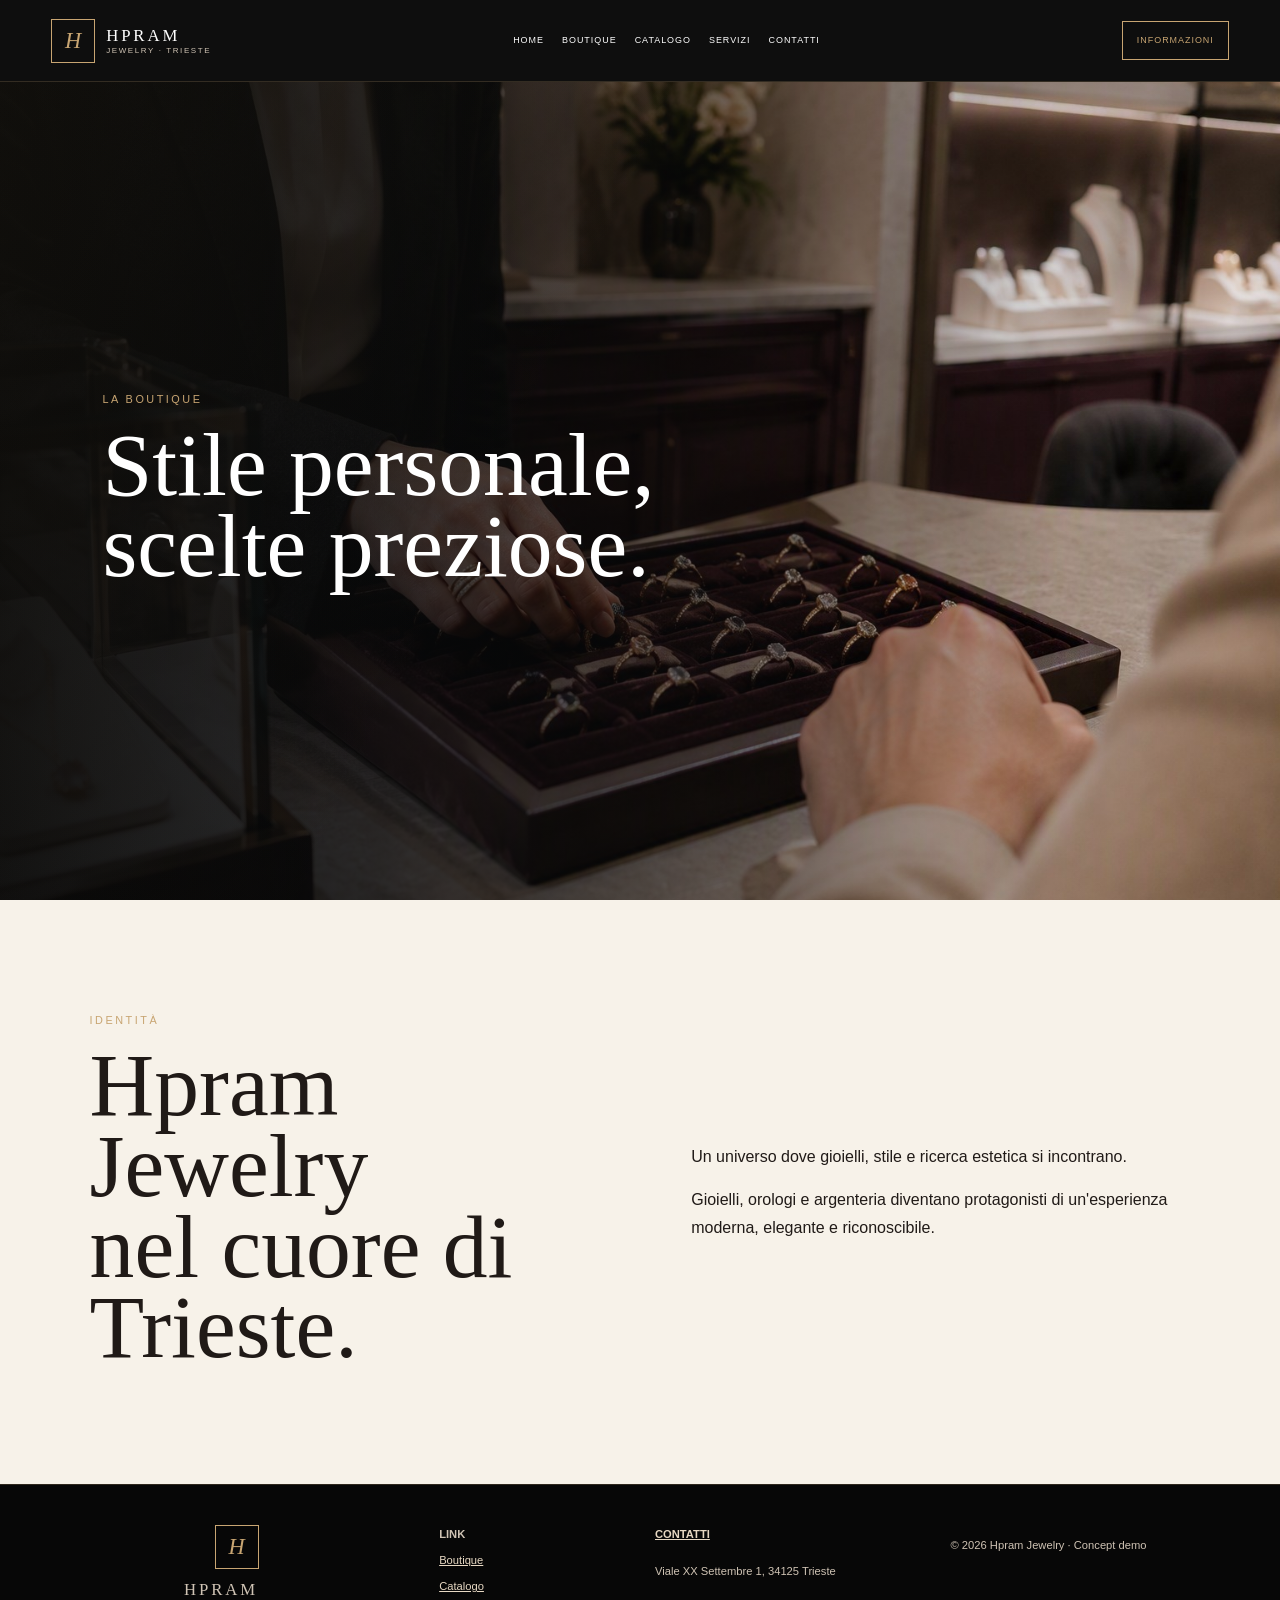
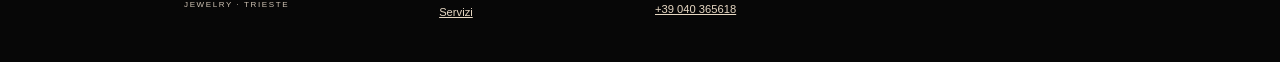
==== boutique.html @ 6ae10755 "Add files via upload" ====
<!doctype html>
<html lang="it">

<head>
    <meta charset="utf-8">
    <meta name="viewport" content="width=device-width,initial-scale=1">
    <meta name="description" content="Hpram Jewelry a Trieste: gioielli, orologi e argenteria.">
    <link rel="stylesheet" href="css/style.css">
    <script src="config/data.js" defer></script>
    <script src="js/site.js" defer></script>
    <title>Boutique | Hpram Jewelry</title>
</head>

<body>
    <!-- <div class="demo">CONCEPT DIMOSTRATIVO · PRODOTTI E PREZZI NON REALI</div> -->
    <header><a class="logo" href="index.html"><i>H</i><span>HPRAM<small>JEWELRY · TRIESTE</small></span></a><button
            class="menu">MENU</button>
        <nav><a href="index.html">HOME</a><a href="boutique.html">BOUTIQUE</a><a href="catalogo.html">CATALOGO</a>
            <!-- <a href="gioielli.html">GIOIELLI</a><a href="orologi.html">OROLOGI</a> -->
                <a href="servizi.html">SERVIZI</a><a
                href="contatti.html">CONTATTI</a></nav><a class="headerCta" href="contatti.html">INFORMAZIONI</a>
    </header>
    <main>
        <section class="pageHero"><img src="assets/images/consultation.jpg">
            <div>
                <p>LA BOUTIQUE</p>
                <h1>Stile personale,<br>scelte preziose.</h1>
            </div>
        </section>
        <section class="editorial section">
            <div>
                <p class="eyebrow">IDENTITÀ</p>
                <h2>Hpram Jewelry<br>nel cuore di Trieste.</h2>
            </div>
            <div>
                <p>
                    Un universo dove gioielli, stile e ricerca estetica si incontrano.
                </p>
                <p>
                    Gioielli, orologi e argenteria diventano protagonisti di un'esperienza moderna, elegante e
                    riconoscibile.
                </p>
            </div>
        </section>
        <!-- <section class="wide"><img src="assets/images/consultation.jpg"></section> -->
    </main>
       <footer>
        <div class="logo"><i>H</i><span>HPRAM<small>JEWELRY · TRIESTE</small></span></div>
        <div><b>LINK</b><a href="boutique.html">Boutique</a><a href="catalogo.html">Catalogo</a><a
                href="servizi.html">Servizi</a></div>
        <div><b><a href="contatti.html">CONTATTI</a></b>
            <p data-key="address"></p><a class="phoneNumber"></a>
        </div>
        <p>© <span id="year"></span> Hpram Jewelry · Concept demo</p>
    </footer>
</body>

</html>
---- css/style.css ----
:root {
  --noir:#070707; --obsidian:#11100f; --espresso:#241914; --bronze:#6d503d;
  --champagne:#c8a572; --oldgold:#a9854f; --ivory:#f7f2e9; --porcelain:#fffdf9;
  --taupe:#cfc3b4; --ink:#201a17; --white:#fff; --serif:Georgia,serif;
  --header-h:82px;
}

*,*::before,*::after{box-sizing:border-box}
html{width:100%;max-width:100%;scroll-behavior:smooth;background:var(--noir)}
body{width:100%;max-width:100%;min-width:0;margin:0;overflow-x:clip;background:var(--ivory);color:var(--ink);font-family:Arial,sans-serif;line-height:1.7}
img,picture,video,svg{max-width:100%}
a{color:inherit}

.demo{padding:6px;background:var(--oldgold);color:var(--noir);text-align:center;font-size:9px;letter-spacing:.16em;font-weight:700}

header{height:var(--header-h);padding:0 4vw;background:rgba(7,7,7,.97);color:#fff;display:flex;align-items:center;justify-content:space-between;position:sticky;top:0;z-index:9999;border-bottom:1px solid #c8a57233;backdrop-filter:blur(14px);-webkit-backdrop-filter:blur(14px)}
.logo{display:flex;align-items:center;gap:11px;color:inherit;text-decoration:none;min-width:0}
.logo i{width:44px;height:44px;display:grid;place-items:center;flex:0 0 44px;border:1px solid var(--champagne);color:var(--champagne);font:italic 1.4rem var(--serif)}
.logo span{font:1.05rem var(--serif);letter-spacing:.17em}
.logo small{display:block;color:var(--taupe);font:8px Arial,sans-serif;letter-spacing:.2em}
.menu{display:none;color:#fff;background:none;border:0}
nav{display:flex;gap:18px}
nav a,.headerCta{color:#fff;text-decoration:none;font-size:.56rem;letter-spacing:.11em}
.headerCta{padding:11px 14px;border:1px solid var(--champagne);color:var(--champagne)}

.hero,.pageHero,.city{height:calc(100vh - var(--header-h));min-height:650px;position:relative;color:#fff;display:flex;align-items:center;background:var(--noir);overflow:hidden}
.hero>img,.pageHero>img,.city>img{position:absolute;inset:0;width:100%;height:100%;object-fit:cover}
.shade,.hero::after,.pageHero::after,.city::after{content:"";position:absolute;inset:0;background:linear-gradient(115deg,rgba(184,148,88,.07),transparent 42%),linear-gradient(90deg,rgba(4,5,6,.96),rgba(8,9,10,.82) 30%,rgba(12,12,13,.48) 58%,rgba(5,6,7,.10) 82%,rgba(5,6,7,.03))}
.heroCopy,.pageHero>div,.city>div{position:relative;z-index:1;margin-left:8vw;max-width:760px}
.heroCopy>p,.pageHero p,.eyebrow,.catalogHero>p,.category p{color:var(--champagne);text-transform:uppercase;letter-spacing:.23em;font-size:.68rem}
.hero h1,.pageHero h1,.intro h2,.city h2,.editorial h2,.category h1,.contact h1,.catalogHero h1{font:clamp(3.7rem,7vw,7rem)/.9 var(--serif);margin:.18em 0}
.hero h1 em{font-weight:400;color:#e4c79e}
.heroCopy>span{display:block;max-width:560px;margin:25px 0}

.btn{display:inline-block;padding:14px 18px;text-decoration:none;font-size:.65rem;letter-spacing:.1em;margin-right:9px}
.btn.teal{background:var(--champagne);color:var(--noir)}
.btn.ghost{border:1px solid var(--champagne);color:#fff}
.btn.dark{background:var(--espresso);color:#fff}

.manifesto{background:var(--obsidian);color:#fff;padding:25px 8vw;display:flex;align-items:center;justify-content:space-between;font-size:.66rem;letter-spacing:.18em}
.manifesto i{width:5px;height:5px;background:var(--champagne);border-radius:50%}
.section{padding:100px 7vw;background:var(--ivory)}
.intro,.editorial{display:grid;grid-template-columns:minmax(0,1fr) minmax(0,1fr);gap:8vw;align-items:center}
.intro>* ,.editorial>*{min-width:0}
.intro img{width:100%;height:650px;object-fit:cover}
.textLink{color:var(--bronze);text-decoration:none;border-bottom:1px solid var(--bronze)}

.portals{display:grid;grid-template-columns:minmax(0,1fr) minmax(0,1fr);gap:10px;background:var(--noir);padding:10px;overflow:hidden}
.portals a{height:74vh;position:relative;overflow:hidden;color:#fff;min-width:0}
.portals img{width:100%;height:100%;object-fit:cover}
.portals a::after{content:"";position:absolute;inset:0;background:linear-gradient(transparent,rgba(7,7,7,.94))}
.portals div{position:absolute;z-index:1;left:35px;right:35px;bottom:30px}
.portals small{color:var(--champagne)}
.portals h2{font:4rem var(--serif);margin:0}
.wide img{width:100%;height:78vh;object-fit:cover}

.catalogHero{padding:100px 7vw 70px;background:linear-gradient(135deg,var(--noir),var(--espresso) 58%,var(--bronze));color:#fff}
.catalogHero span{color:#eadcca}
.catalogArea,.filtered{padding:70px 5vw 100px;background:var(--ivory);min-width:0}
.tools{display:flex;gap:14px;align-items:center;flex-wrap:wrap;border-bottom:1px solid var(--taupe);padding-bottom:25px;min-width:0}
.tools input{flex:1;min-width:260px;padding:14px;background:var(--porcelain);border:1px solid var(--taupe);color:var(--ink)}
.tools select{padding:13px;background:var(--porcelain);border:1px solid var(--taupe);color:var(--ink)}
#filters{display:flex;gap:6px;min-width:0}
#filters button{padding:9px;border:1px solid var(--taupe);background:transparent;color:var(--espresso)}
#filters button.active{background:var(--espresso);color:#fff;border-color:var(--espresso)}
.productGrid{display:grid;grid-template-columns:repeat(4,minmax(0,1fr));gap:30px 12px;margin-top:25px;min-width:0}
.productGrid>*{min-width:0}
.photo{position:relative;aspect-ratio:1/1.12;overflow:hidden;background:#e7ded1;cursor:pointer}
.photo img{width:100%;height:100%;object-fit:cover}
.badge{position:absolute;top:10px;left:10px;background:var(--noir);color:var(--champagne);padding:6px;font-size:.55rem}
.metaCard{padding:12px 3px;min-width:0}
.metaCard small,#count,.contact dt{color:var(--bronze)}
.metaCard h2{font:1.25rem var(--serif);margin:5px 0}
.metaCard button{float:right;border:0;background:none;text-decoration:underline;color:var(--espresso)}
#count{margin:20px 0}
#empty{display:none}

.category{height:72vh;padding:7vw;display:flex;align-items:end;color:#fff;background-size:cover;background-position:center;overflow:hidden}
.category.jewelry{background-image:linear-gradient(#07070744,#070707dd),url('../assets/images/sculptural.jpg')}
.category.watches{background-image:linear-gradient(#07070744,#070707dd),url('../assets/images/watches.jpg')}
.serviceGrid{display:grid;grid-template-columns:minmax(0,1fr) minmax(0,1fr);gap:1px;background:var(--champagne)}
.serviceGrid article{background:var(--ivory);padding:60px;min-width:0}
.serviceGrid b{color:var(--oldgold)}
.serviceGrid h2{font:2.3rem var(--serif)}
.contact{display:grid;grid-template-columns:minmax(0,1fr) minmax(0,1fr);min-height:calc(100vh - var(--header-h));background:var(--ivory)}
.contact>div{min-width:0}
.contact>img{width:100%;height:100%;object-fit:cover;min-width:0}
.contact dt{font-size:.65rem;margin-top:18px}
.contact dd{margin:4px 0;font:1.15rem var(--serif);white-space:pre-line;overflow-wrap:anywhere}
.contact a{color:var(--espresso)}
.notice{color:#78695f;font-size:.8rem}

footer{padding:40px 5vw;background:var(--noir);color:var(--taupe);display:grid;grid-template-columns:1.3fr .7fr 1fr 1fr;gap:30px;font-size:.7rem;border-top:1px solid #c8a57233}
footer>div{display:flex;flex-direction:column;gap:7px;min-width:0}
footer a{color:#e7d8c3}

/* PRODUCT MODAL */
#modal{position:fixed;inset:0;width:min(1120px,calc(100% - 48px));max-width:1120px;max-height:min(820px,calc(100dvh - 48px));margin:auto;padding:0;border:0;border-radius:2px;background:#f5f3ef;color:#101112;box-shadow:0 40px 100px rgba(0,0,0,.4),0 10px 35px rgba(0,0,0,.18);overflow:hidden}
#modal::backdrop{background:rgba(4,6,8,.78);backdrop-filter:blur(12px);-webkit-backdrop-filter:blur(12px)}
#modal[open]{animation:modalIn .5s cubic-bezier(.22,1,.36,1)}
@keyframes modalIn{from{opacity:0;transform:translateY(20px) scale(.985)}to{opacity:1;transform:none}}
#modal .modalGrid{display:grid;grid-template-columns:minmax(0,1.08fr) minmax(380px,.92fr);min-height:650px}
#modal .modalGrid>img{display:block;width:100%;height:100%;min-height:650px;object-fit:cover;background:#e6e2dc}
#modal .modalGrid>div{display:flex;flex-direction:column;justify-content:center;padding:clamp(45px,5vw,75px);background:linear-gradient(145deg,rgba(190,158,100,.04),transparent 35%),#f5f3ef;overflow:hidden}
#modal .meta{margin:0 0 18px;color:#96794c;font-size:10px;font-weight:600;line-height:1.4;letter-spacing:.26em;text-transform:uppercase}
#modal h2{margin:0 0 14px;color:#111214;font-size:clamp(2.2rem,4vw,4rem);font-weight:300;line-height:.98;letter-spacing:-.045em}
#modal strong{display:block;margin:0 0 28px;color:#9b7c4a;font-size:.88rem;font-weight:500;letter-spacing:.08em}
#modal .desc{max-width:420px;margin:0 0 34px;color:#64615d;font-size:.95rem;line-height:1.75}
#modal dl{margin:0 0 36px;padding:0;border-top:1px solid rgba(17,18,20,.12)}
#modal dl>div{display:flex;align-items:center;justify-content:space-between;padding:18px 0;border-bottom:1px solid rgba(17,18,20,.12)}
#modal dt{color:#77736d;font-size:9px;font-weight:600;letter-spacing:.18em;text-transform:uppercase}
#modal dd{margin:0;color:#18191a;font-size:11px;font-weight:500;letter-spacing:.1em}
#modal .cont{display:flex;align-items:center;justify-content:space-between;width:100%;padding:19px 22px;border:1px solid #111315;background:#111315;color:#fff;font-size:10px;font-weight:600;letter-spacing:.16em;text-decoration:none}
#modal .cont::after{content:"→";color:#cfad72;font-size:17px}
#modal .close{position:absolute;top:22px;right:22px;z-index:10;display:flex;align-items:center;justify-content:center;width:44px;height:44px;padding:0;border:1px solid rgba(0,0,0,.12);border-radius:50%;background:rgba(245,243,239,.85);color:#111;font-size:24px;cursor:pointer;backdrop-filter:blur(10px);-webkit-backdrop-filter:blur(10px)}
html.modal-open,body.modal-open{overflow:hidden!important;overscroll-behavior:none}

/* TABLET + MOBILE */
@media(max-width:1000px){
  :root{--header-h:74px}
  header{position:fixed!important;top:0;left:0;right:0;width:100%;height:var(--header-h);padding:0 clamp(18px,5vw,35px);z-index:10001;background:rgba(7,7,7,.94)!important}
  body{padding-top:var(--header-h)}
  .headerCta{display:none}
  .menu{display:flex;align-items:center;justify-content:center;position:relative;z-index:10003;height:42px;padding:0 16px;border:1px solid rgba(255,255,255,.16);border-radius:100px;background:rgba(255,255,255,.025);color:#fff;font-size:10px;font-weight:500;letter-spacing:.18em;cursor:pointer}
  header nav{counter-reset:hpram-nav;display:flex;position:fixed;inset:0;z-index:10002;width:100%;height:100dvh;min-width:0;flex-direction:column;align-items:stretch;justify-content:center;gap:0;padding:max(100px,env(safe-area-inset-top)) clamp(24px,7vw,52px) max(35px,env(safe-area-inset-bottom));background:radial-gradient(circle at 90% 8%,rgba(199,164,103,.10),transparent 28%),radial-gradient(circle at 0 100%,rgba(255,255,255,.035),transparent 27%),#090a0b;overflow:hidden;overscroll-behavior:none;opacity:0;visibility:hidden;transform:translateX(100%);transition:transform .7s cubic-bezier(.76,0,.24,1),opacity .4s ease,visibility .7s}
  header nav::before{content:"HPRAM  /  TRIESTE";position:absolute;top:42px;left:clamp(24px,7vw,52px);color:#bc9b62;font-size:9px;font-weight:500;letter-spacing:.28em;opacity:0;transition:opacity .5s ease .4s}
  header nav::after{content:"";position:absolute;top:61px;left:clamp(24px,7vw,52px);width:0;height:1px;background:linear-gradient(90deg,#bc9b62,transparent);transition:width .9s cubic-bezier(.22,1,.36,1) .35s}
  header nav.open{opacity:1;visibility:visible;transform:none}
  header nav.open::before{opacity:.75}
  header nav.open::after{width:85px}
  header nav a{counter-increment:hpram-nav;position:relative;display:flex;align-items:center;width:100%;min-width:0;padding:clamp(13px,2.3vh,20px) 4px;border-bottom:1px solid rgba(255,255,255,.075);color:rgba(255,255,255,.92);font-size:clamp(1.45rem,6vw,2.3rem);font-weight:300;line-height:1;letter-spacing:-.02em;text-decoration:none;opacity:0;transform:translateX(30px);transition:opacity .55s ease,transform .65s cubic-bezier(.22,1,.36,1),color .3s ease}
  header nav a::before{content:"0" counter(hpram-nav);width:38px;flex:0 0 38px;color:#bc9b62;font-size:9px;font-weight:500;letter-spacing:.12em;opacity:.65}
  header nav.open a{opacity:1;transform:none}
  header nav.open a:nth-child(1){transition-delay:.12s} header nav.open a:nth-child(2){transition-delay:.17s} header nav.open a:nth-child(3){transition-delay:.22s} header nav.open a:nth-child(4){transition-delay:.27s} header nav.open a:nth-child(5){transition-delay:.32s} header nav.open a:nth-child(6){transition-delay:.37s} header nav.open a:nth-child(7){transition-delay:.42s}
  html.menu-open,body.menu-open{overflow:hidden!important;height:100%;max-height:100%;overscroll-behavior:none;touch-action:none}

  .section,.catalogArea,.filtered{width:100%;max-width:100%;padding-left:clamp(20px,5vw,40px);padding-right:clamp(20px,5vw,40px)}
  .intro,.editorial,.contact,.serviceGrid{grid-template-columns:minmax(0,1fr)}
  .productGrid{grid-template-columns:repeat(2,minmax(0,1fr))}
  .serviceGrid article{padding:55px clamp(20px,5vw,40px)}
  .contact{min-height:auto}
  .contact>img{height:min(70vh,650px)}
  footer{grid-template-columns:1fr 1fr;padding-left:clamp(20px,5vw,40px);padding-right:clamp(20px,5vw,40px)}
  .tools{min-width:0}
  .tools input,.tools select{max-width:100%;min-width:0}
  #filters{max-width:100%;min-width:0}
}

@media(max-width:650px){
  .section,.catalogArea,.filtered{padding-left:20px;padding-right:20px}
  header{padding-left:18px;padding-right:18px}
  .logo i{width:38px;height:38px;flex-basis:38px;font-size:1.15rem}
  .logo span{font-size:.9rem;letter-spacing:.14em;white-space:nowrap}
  .logo small{font-size:7px;letter-spacing:.14em}
  .menu{height:40px;padding:0 14px}
  .hero,.pageHero,.city{height:calc(100svh - var(--header-h));min-height:520px}
  .heroCopy,.pageHero>div,.city>div{width:auto;max-width:calc(100% - 40px);margin-left:20px;margin-right:20px}
  .hero h1,.pageHero h1,.intro h2,.city h2,.editorial h2,.category h1,.contact h1,.catalogHero h1{font-size:clamp(2.7rem,12vw,3.5rem);overflow-wrap:normal;word-break:normal}
  .manifesto{width:100%;padding:22px 20px;gap:12px;flex-wrap:wrap;overflow:hidden}
  .portals{grid-template-columns:minmax(0,1fr);padding:6px}
  .portals a{height:68vh;width:100%}
  .portals div{left:22px;right:22px;bottom:24px}
  .portals h2{font-size:clamp(2.4rem,11vw,3.5rem);line-height:1}
  .wide img{height:60vh}
  .serviceGrid article{padding:50px 20px}
  .contact>img{height:55vh;min-height:380px}
  .productGrid{grid-template-columns:minmax(0,1fr);gap:30px;width:100%}
  .tools{display:flex;flex-direction:column;align-items:stretch;width:100%;max-width:100%;gap:14px}
  .tools input,.tools select{display:block;width:100%;max-width:100%;min-width:0;flex:none}
  .tools input{font-size:16px}
  #filters{display:flex;width:100%;max-width:100%;min-width:0;gap:18px;overflow-x:auto;overflow-y:hidden;white-space:nowrap;scrollbar-width:none;-webkit-overflow-scrolling:touch}
  #filters::-webkit-scrollbar{display:none}
  #filters button{flex:0 0 auto}
  footer{grid-template-columns:minmax(0,1fr);padding:45px 20px;gap:28px}

  #modal{inset:0;width:100%;max-width:none;height:100dvh;max-height:100dvh;margin:0;border-radius:0;overflow:hidden}
  #modal .modalGrid{grid-template-columns:1fr;grid-template-rows:43dvh 57dvh;width:100%;height:100dvh;min-height:0;overflow:hidden}
  #modal .modalGrid>img{width:100%;height:43dvh;min-height:0;object-fit:cover}
  #modal .modalGrid>div{height:57dvh;padding:27px 24px max(22px,env(safe-area-inset-bottom));justify-content:flex-start;overflow:hidden}
  #modal .meta{margin-bottom:11px;font-size:8px}
  #modal h2{margin-bottom:10px;font-size:clamp(1.9rem,9vw,2.7rem)}
  #modal strong{margin-bottom:17px;font-size:.8rem}
  #modal .desc{margin-bottom:20px;font-size:.85rem;line-height:1.6}
  #modal dl{margin-bottom:21px}
  #modal dl>div{padding:13px 0}
  #modal .cont{min-height:52px;margin-top:auto;padding:16px 18px;font-size:9px}
  #modal .close{position:fixed;top:max(18px,env(safe-area-inset-top));right:18px;width:43px;height:43px;border-color:rgba(255,255,255,.35);background:rgba(10,11,12,.55);color:#fff}
}

@media(max-width:380px){
  .section,.catalogArea,.filtered{padding-left:16px;padding-right:16px}
  header{padding-left:14px;padding-right:14px}
  .logo span{font-size:.82rem;letter-spacing:.11em}
  .logo small{font-size:6px}
  .menu{padding:0 12px;font-size:9px}
  .heroCopy,.pageHero>div,.city>div{max-width:calc(100% - 32px);margin-left:16px;margin-right:16px}
}

@media(max-width:650px) and (max-height:700px){
  #modal .modalGrid{grid-template-rows:36dvh 64dvh}
  #modal .modalGrid>img{height:36dvh}
  #modal .modalGrid>div{height:64dvh;padding-top:22px}
  #modal h2{font-size:1.85rem}
  #modal .desc{line-height:1.5;margin-bottom:14px}
}

@media(prefers-reduced-motion:reduce){
  *,*::before,*::after{scroll-behavior:auto!important;transition-duration:.01ms!important;animation-duration:.01ms!important;animation-iteration-count:1!important}
}



/* =========================================================
   HPRAM - PREMIUM MOBILE HERO
   ========================================================= */

@media (max-width: 650px) {

    /* =====================================================
       HERO
       ===================================================== */

    .hero {
        position: relative;

        width: 100%;
        max-width: 100%;

        /*
         * Se hai header mobile fixed da 74px
         */
        height: calc(100svh - 74px);
        min-height: 600px;

        display: flex;
        align-items: flex-end;

        overflow: hidden;

        background: #070707;
    }


    /* =====================================================
       HERO IMAGE
       ===================================================== */

    .hero > img {
        position: absolute;
        inset: 0;

        width: 100%;
        height: 100%;

        max-width: none;

        object-fit: cover;

        /*
         * Sposta leggermente l'inquadratura.
         * Puoi regolare 60% in base alla tua hero.jpg
         */
        object-position: 60% center;

        transform: scale(1.015);
    }


    /* =====================================================
       OVERLAY

       Più profondo in basso, dove si trova il testo.
       L'immagine nella parte superiore resta visibile.
       ===================================================== */

    .hero .shade {
        position: absolute;
        inset: 0;

        z-index: 1;

        width: 100%;
        height: 100%;

        background:
            linear-gradient(
                180deg,
                rgba(7, 7, 7, .08) 0%,
                rgba(7, 7, 7, .10) 25%,
                rgba(7, 7, 7, .35) 48%,
                rgba(7, 7, 7, .82) 73%,
                rgba(7, 7, 7, .98) 100%
            ),
            linear-gradient(
                90deg,
                rgba(7, 7, 7, .32) 0%,
                rgba(7, 7, 7, .05) 75%
            );

        pointer-events: none;
    }


    /*
     * Se nel tuo CSS desktop hai anche .hero::after con
     * un altro overlay, sul mobile conviene eliminarlo.
     */

    .hero::after {
        display: none;
    }


    /* =====================================================
       HERO CONTENT
       ===================================================== */

    .heroCopy {
        position: relative;

        z-index: 2;

        width: 100%;
        max-width: 100%;

        margin: 0;

        padding:
            0
            20px
            clamp(32px, 6vh, 55px);

        box-sizing: border-box;
    }


    /* HPRAM · JEWELRY · TRIESTE */

    .heroCopy > p {
        display: flex;
        align-items: center;

        gap: 11px;

        margin: 0 0 17px;

        color: #c5a16a;

        font-size: 8px;
        font-weight: 600;

        line-height: 1.2;

        letter-spacing: .21em;

        text-transform: uppercase;
    }


    /* piccolo dettaglio grafico */

    .heroCopy > p::before {
        content: "";

        display: block;

        width: 25px;
        height: 1px;

        flex: 0 0 25px;

        background: #c5a16a;
    }


    /* =====================================================
       TITLE
       ===================================================== */

    .hero h1 {
        width: 100%;
        max-width: 520px;

        margin: 0;

        color: #fff;

        font-size: clamp(
            2.75rem,
            12vw,
            4.2rem
        );

        font-weight: 400;

        line-height: .91;

        letter-spacing: -.045em;

        text-wrap: balance;
    }


    .hero h1 em {
        display: inline-block;

        margin-top: .1em;

        color: #d4b887;

        font-weight: 400;
    }


    /* =====================================================
       DESCRIPTION
       ===================================================== */

    .heroCopy > span {
        display: block;

        width: 100%;
        max-width: 350px;

        margin: 21px 0 25px;

        color: rgba(255, 255, 255, .69);

        font-size: .91rem;
        font-weight: 400;

        line-height: 1.55;

        letter-spacing: .005em;
    }


    /* =====================================================
       CTA
       ===================================================== */

    .heroCopy .btn {
        display: flex;
        align-items: center;
        justify-content: space-between;

        width: 100%;

        min-height: 52px;

        margin: 0;

        padding: 0 18px;

        box-sizing: border-box;

        font-size: 8px;
        font-weight: 600;

        line-height: 1;

        letter-spacing: .15em;

        text-decoration: none;
    }


    /* Spazio tra i due pulsanti */

    .heroCopy .btn + .btn {
        margin-top: 9px;
    }


    /* CTA principale */

    .heroCopy .btn.teal {
        border: 1px solid #c29d65;

        background: #c29d65;
        color: #090909;
    }


    /* freccia */

    .heroCopy .btn.teal::after {
        content: "→";

        font-size: 15px;

        transition: transform .3s ease;
    }


    .heroCopy .btn.teal:active::after {
        transform: translateX(4px);
    }


    /* CTA secondaria */

    .heroCopy .btn.ghost {
        border: 1px solid rgba(255,255,255,.22);

        background: rgba(255,255,255,.035);

        color: rgba(255,255,255,.85);

        backdrop-filter: blur(8px);
        -webkit-backdrop-filter: blur(8px);
    }


    /* =====================================================
       MANIFESTO
       ===================================================== */

    .manifesto {
        display: flex;
        align-items: center;
        justify-content: flex-start;

        width: 100%;
        max-width: 100%;

        min-height: 54px;

        gap: 14px;

        margin: 0;
        padding: 0 20px;

        box-sizing: border-box;

        background: #0a0a0a;

        color: rgba(255,255,255,.58);

        overflow-x: auto;
        overflow-y: hidden;

        white-space: nowrap;

        scrollbar-width: none;

        overscroll-behavior-x: contain;

        -webkit-overflow-scrolling: touch;
    }


    .manifesto::-webkit-scrollbar {
        display: none;
    }


    .manifesto span {
        flex: 0 0 auto;

        color: rgba(255,255,255,.58);

        font-size: 7px;
        font-weight: 600;

        line-height: 1;

        letter-spacing: .2em;

        transition: color .3s ease;
    }


    .manifesto i {
        display: block;

        width: 3px;
        height: 3px;

        flex: 0 0 3px;

        border-radius: 50%;

        background: #b8925e;

        opacity: .8;
    }
}

/* =========================================================
   CONTACT — HPRAM JEWELRY
   Premium / Editorial / Luxury
   Usa esclusivamente i colori già presenti in :root
   ========================================================= */

.contact {
  position: relative;
  display: grid;
  grid-template-columns: minmax(0, 1.05fr) minmax(420px, .95fr);

  width: min(1420px, calc(100% - 48px));
  min-height: 700px;

  margin: 90px auto;
  padding: 0;

  background: var(--ivory);
  color: var(--ink);

  border: 1px solid rgba(109, 80, 61, .14);
  border-radius: 4px;

  overflow: hidden;
  box-shadow: 0 30px 80px rgba(7, 7, 7, .07);
}


/* =========================================================
   CONTENT
   ========================================================= */

.contactContent {
  position: relative;
  z-index: 2;

  display: flex;
  flex-direction: column;
  justify-content: center;

  min-width: 0;

  padding: clamp(55px, 7vw, 105px);
}


/* piccolo dettaglio luxury */

.contactContent::before {
  content: "";

  width: 42px;
  height: 1px;

  margin-bottom: 26px;

  background: var(--oldgold);
}


/* =========================================================
   EYEBROW
   ========================================================= */

.contact .eyebrow {
  margin: 0 0 20px;

  color: var(--bronze);

  font-size: .67rem;
  font-weight: 600;
  letter-spacing: .25em;
  line-height: 1.4;

  text-transform: uppercase;
}


/* =========================================================
   TITLE
   ========================================================= */

.contact h1 {
  max-width: 670px;

  margin: 0 0 28px;

  color: var(--noir);

  font-size: clamp(2.9rem, 5vw, 5.1rem);
  font-weight: 400;
  line-height: .97;
  letter-spacing: -.045em;
}

.contact h1 em {
  display: inline-block;

  margin-top: 6px;

  color: var(--oldgold);

  font-family: var(--serif);
  font-weight: 400;
}


/* =========================================================
   INTRO
   ========================================================= */

.contactIntro {
  max-width: 540px;

  margin: 0 0 42px;

  color: var(--bronze);

  font-size: clamp(.98rem, 1.2vw, 1.08rem);
  font-weight: 400;
  line-height: 1.8;
}


/* =========================================================
   DETAILS
   ========================================================= */

.contactDetails {
  width: 100%;

  margin: 0 0 42px;
  padding: 0;

  border-top: 1px solid rgba(109, 80, 61, .18);
}

.contactDetails > div {
  display: grid;
  grid-template-columns: 125px minmax(0, 1fr);
  align-items: center;
  gap: 22px;

  min-height: 72px;

  padding: 18px 0;

  border-bottom: 1px solid rgba(109, 80, 61, .18);
}

.contactDetails dt {
  margin: 0;

  color: var(--oldgold);

  font-size: .60rem;
  font-weight: 700;
  letter-spacing: .20em;
  line-height: 1.4;

  text-transform: uppercase;
}

.contactDetails dd {
  min-width: 0;
  margin: 0;

  color: var(--ink);

  font-size: .95rem;
  font-weight: 500;
  line-height: 1.6;

  overflow-wrap: anywhere;
}


/* =========================================================
   BUTTONS
   ========================================================= */

.contactActions {
  display: flex;
  flex-wrap: wrap;
  gap: 12px;
}

.contactActions .btn {
  display: inline-flex;
  align-items: center;
  justify-content: center;

  min-width: 175px;
  min-height: 54px;

  padding: 16px 28px;

  border: 1px solid transparent;
  border-radius: 2px;

  font-size: .65rem;
  font-weight: 700;
  letter-spacing: .16em;
  line-height: 1;

  text-decoration: none;
  text-align: center;

  cursor: pointer;

  transition:
    color .3s ease,
    background-color .3s ease,
    border-color .3s ease,
    transform .3s ease,
    box-shadow .3s ease;
}


/* INDICAZIONI
   Manteniamo .teal perché esiste già nel tuo HTML,
   ma visivamente diventa champagne/gold
*/

.contactActions .btn.teal {
  color: var(--noir);
  background: var(--champagne);
  border-color: var(--champagne);
}

.contactActions .btn.teal:hover {
  color: var(--porcelain);
  background: var(--oldgold);
  border-color: var(--oldgold);

  transform: translateY(-2px);

  box-shadow: 0 12px 28px rgba(109, 80, 61, .18);
}


/* CHIAMA */

.contactActions .btn.dark {
  color: var(--noir);
  background: transparent;

  border-color: rgba(32, 26, 23, .28);
}

.contactActions .btn.dark:hover {
  color: var(--porcelain);
  background: var(--noir);
  border-color: var(--noir);

  transform: translateY(-2px);
}


/* Accessibilità */

.contactActions .btn:focus-visible {
  outline: 2px solid var(--champagne);
  outline-offset: 4px;
}


/* =========================================================
   IMAGE
   ========================================================= */

.contactImage {
  position: relative;

  min-width: 0;
  min-height: 700px;

  overflow: hidden;

  background: var(--obsidian);
}

.contactImage::before {
  content: "";

  position: absolute;
  inset: 0;

  z-index: 1;
  pointer-events: none;

  background:
    linear-gradient(
      90deg,
      rgba(17, 16, 15, .14) 0%,
      transparent 25%
    );
}

.contactImage::after {
  content: "";

  position: absolute;
  inset: 0;

  z-index: 1;
  pointer-events: none;

  background:
    linear-gradient(
      180deg,
      transparent 55%,
      rgba(7, 7, 7, .18) 100%
    );
}

.contactImage img {
  display: block;

  width: 100%;
  height: 100%;

  object-fit: cover;
  object-position: center;

  transition:
    transform .9s cubic-bezier(.2, .65, .3, 1),
    filter .6s ease;
}


/* zoom molto delicato */

@media (hover: hover) and (pointer: fine) {

  .contact:hover .contactImage img {
    transform: scale(1.025);
  }

}


/* =========================================================
   TABLET
   ========================================================= */

@media (max-width: 1050px) {

  .contact {
    grid-template-columns: 1fr .85fr;

    width: calc(100% - 36px);
    min-height: 640px;

    margin: 65px auto;
  }

  .contactContent {
    padding: 60px 45px;
  }

  .contactImage {
    min-height: 640px;
  }

  .contact h1 {
    font-size: clamp(2.8rem, 6vw, 4.2rem);
  }

}


/* =========================================================
   MOBILE
   ========================================================= */

@media (max-width: 760px) {

  .contact {
    display: flex;
    flex-direction: column;

    width: calc(100% - 24px);
    min-height: 0;

    margin: 35px auto;

    border-radius: 3px;

    overflow: hidden;
  }


  /* FOTO */

  .contactImage {
    order: 1;

    width: 100%;
    height: clamp(310px, 90vw, 440px);
    min-height: 0;
  }

  .contactImage img {
    width: 100%;
    height: 100%;

    object-fit: cover;
    object-position: center;
  }

  .contactImage::before {
    background:
      linear-gradient(
        180deg,
        transparent 60%,
        rgba(7, 7, 7, .18)
      );
  }


  /* CONTENUTO */

  .contactContent {
    order: 2;

    width: 100%;

    padding:
      44px
      clamp(22px, 7vw, 34px)
      38px;
  }

  .contactContent::before {
    width: 35px;

    margin-bottom: 20px;
  }


  /* EYEBROW */

  .contact .eyebrow {
    margin-bottom: 16px;

    font-size: .6rem;
    letter-spacing: .22em;
  }


  /* TITLE */

  .contact h1 {
    margin-bottom: 22px;

    font-size: clamp(2.4rem, 11vw, 3.35rem);
    line-height: .98;
    letter-spacing: -.04em;
  }

  .contact h1 em {
    margin-top: 5px;

    color: var(--oldgold);
  }


  /* INTRO */

  .contactIntro {
    margin-bottom: 32px;

    font-size: .95rem;
    line-height: 1.7;
  }


  /* DETAILS */

  .contactDetails {
    margin-bottom: 32px;
  }

  .contactDetails > div {
    display: block;

    min-height: 0;

    padding: 17px 0;
  }

  .contactDetails dt {
    margin-bottom: 7px;

    font-size: .57rem;
  }

  .contactDetails dd {
    width: 100%;

    font-size: .92rem;
    line-height: 1.55;
  }


  /* BUTTONS */

  .contactActions {
    display: grid;
    grid-template-columns: 1fr;
    gap: 10px;

    width: 100%;
  }

  .contactActions .btn {
    width: 100%;
    min-width: 0;
    min-height: 55px;

    padding: 17px 20px;
  }

}


/* =========================================================
   SMALL SMARTPHONES
   ========================================================= */

@media (max-width: 390px) {

  .contact {
    width: calc(100% - 16px);

    margin: 24px auto;
  }

  .contactImage {
    height: 285px;
  }

  .contactContent {
    padding: 38px 20px 28px;
  }

  .contact h1 {
    font-size: clamp(2.15rem, 12vw, 2.75rem);
  }

  .contactIntro {
    font-size: .91rem;
  }

}


/* =========================================================
   RESPONSIVE SAFETY
   ========================================================= */

.contact,
.contact *,
.contact *::before,
.contact *::after {
  box-sizing: border-box;
}

.contact img {
  max-width: 100%;
}


/* Reduced motion */

@media (prefers-reduced-motion: reduce) {

  .contactImage img,
  .contactActions .btn {
    transition: none;
  }

}
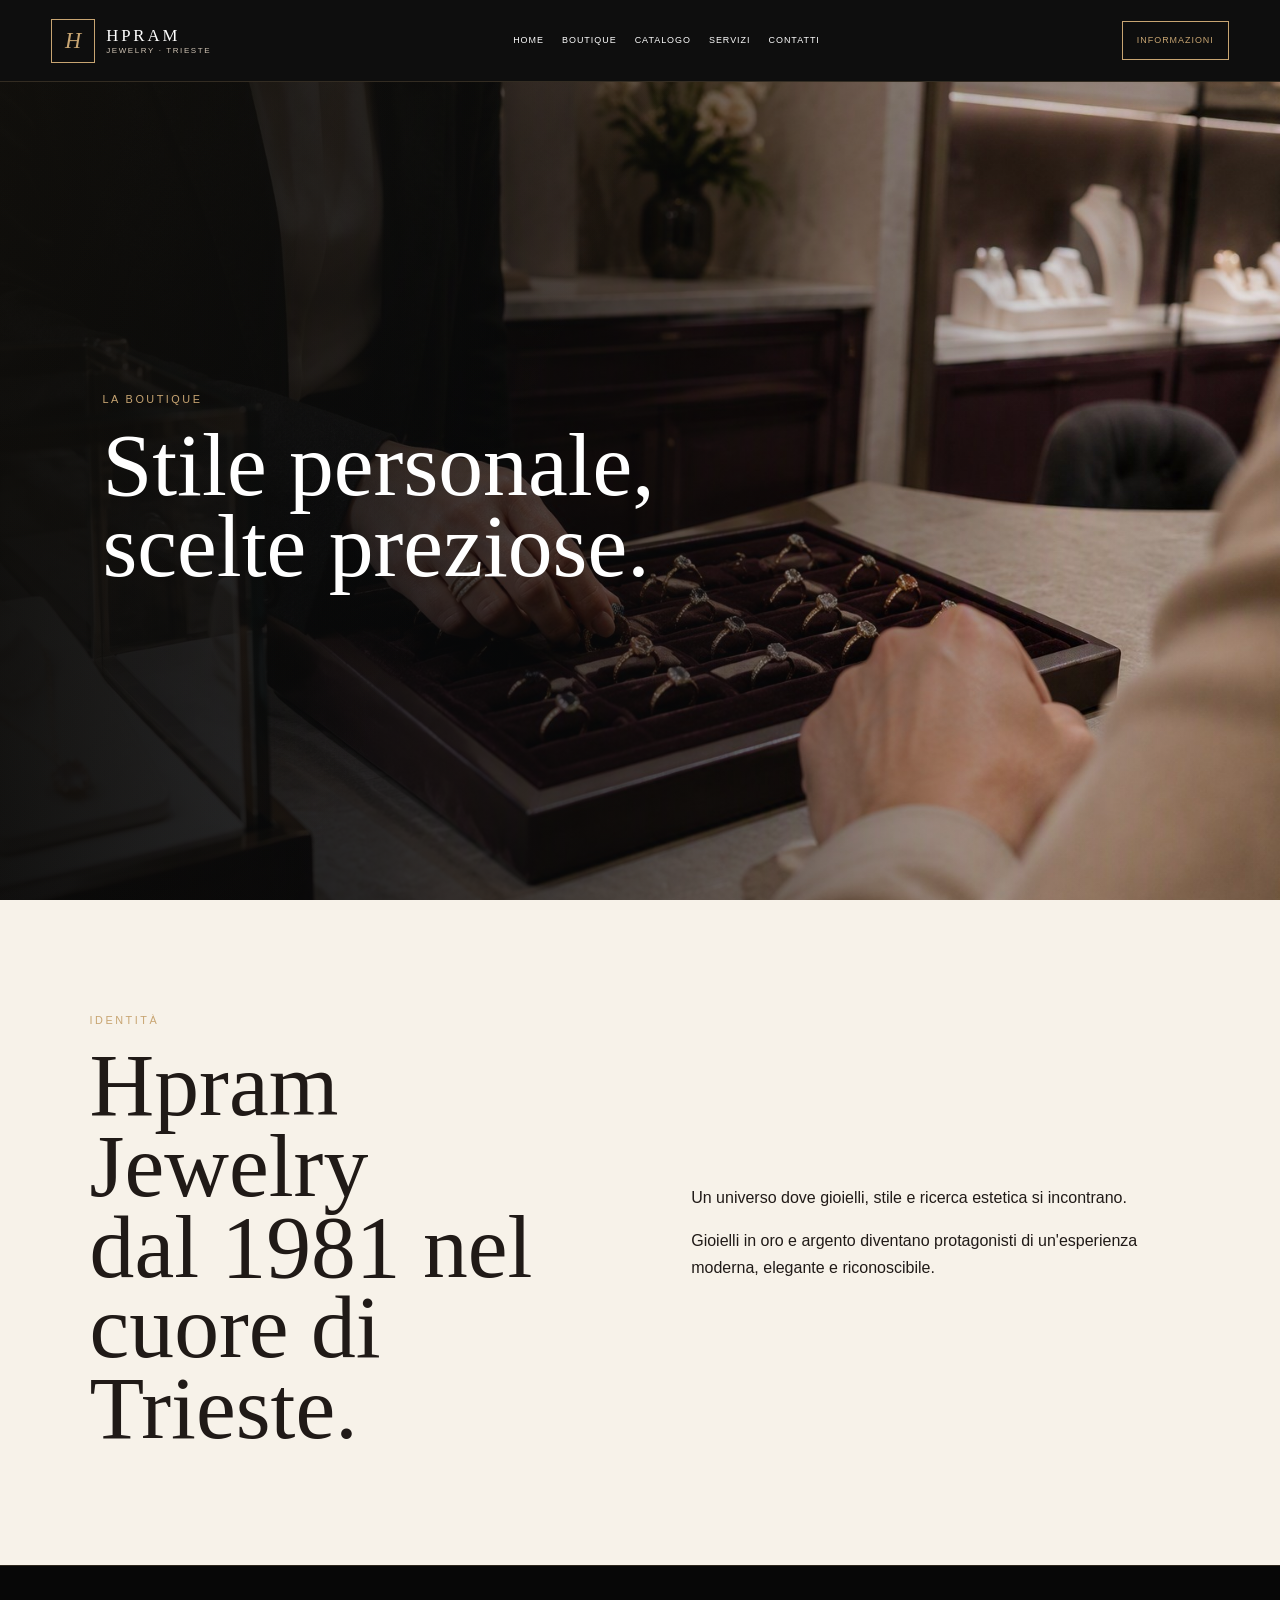
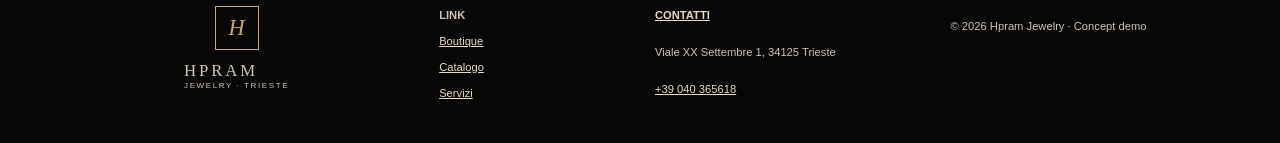
==== commit 98c49006: "Update boutique.html" ====
--- a/boutique.html
+++ b/boutique.html
@@ -30,14 +30,14 @@
         <section class="editorial section">
             <div>
                 <p class="eyebrow">IDENTITÀ</p>
-                <h2>Hpram Jewelry<br>nel cuore di Trieste.</h2>
+                <h2>Hpram Jewelry<br>dal 1981 nel cuore di Trieste.</h2>
             </div>
             <div>
                 <p>
                     Un universo dove gioielli, stile e ricerca estetica si incontrano.
                 </p>
                 <p>
-                    Gioielli, orologi e argenteria diventano protagonisti di un'esperienza moderna, elegante e
+                    Gioielli in oro e argento diventano protagonisti di un'esperienza moderna, elegante e
                     riconoscibile.
                 </p>
             </div>
@@ -55,4 +55,4 @@
     </footer>
 </body>
 
-</html>+</html>
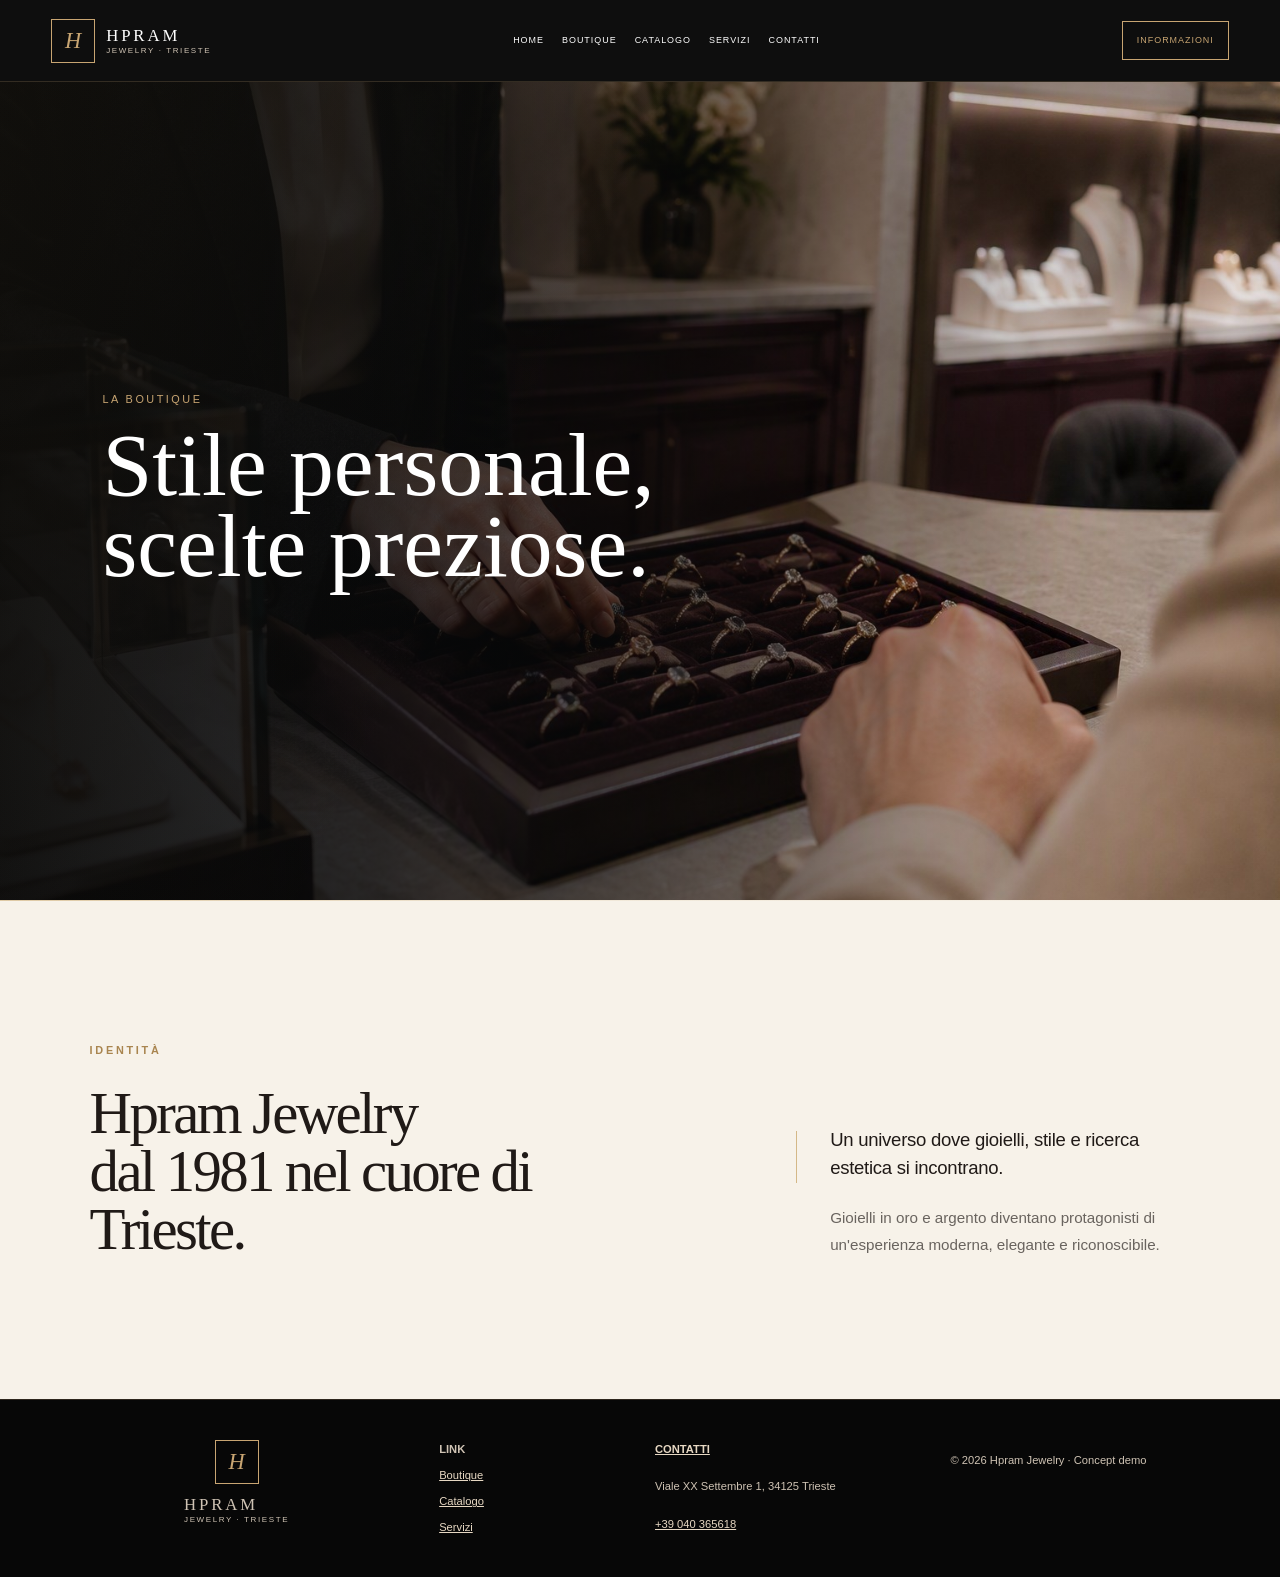
==== commit 5075c34b: "Update boutique.html" ====
--- a/boutique.html
+++ b/boutique.html
@@ -5,7 +5,7 @@
     <meta charset="utf-8">
     <meta name="viewport" content="width=device-width,initial-scale=1">
     <meta name="description" content="Hpram Jewelry a Trieste: gioielli, orologi e argenteria.">
-    <link rel="stylesheet" href="css/style.css">
+    <link rel="stylesheet" href="css/style.css?v=1">
     <script src="config/data.js" defer></script>
     <script src="js/site.js" defer></script>
     <title>Boutique | Hpram Jewelry</title>
--- a/css/style.css
+++ b/css/style.css
@@ -1,211 +1,1296 @@
 :root {
-  --noir:#070707; --obsidian:#11100f; --espresso:#241914; --bronze:#6d503d;
-  --champagne:#c8a572; --oldgold:#a9854f; --ivory:#f7f2e9; --porcelain:#fffdf9;
-  --taupe:#cfc3b4; --ink:#201a17; --white:#fff; --serif:Georgia,serif;
-  --header-h:82px;
-}
-
-*,*::before,*::after{box-sizing:border-box}
-html{width:100%;max-width:100%;scroll-behavior:smooth;background:var(--noir)}
-body{width:100%;max-width:100%;min-width:0;margin:0;overflow-x:clip;background:var(--ivory);color:var(--ink);font-family:Arial,sans-serif;line-height:1.7}
-img,picture,video,svg{max-width:100%}
-a{color:inherit}
-
-.demo{padding:6px;background:var(--oldgold);color:var(--noir);text-align:center;font-size:9px;letter-spacing:.16em;font-weight:700}
-
-header{height:var(--header-h);padding:0 4vw;background:rgba(7,7,7,.97);color:#fff;display:flex;align-items:center;justify-content:space-between;position:sticky;top:0;z-index:9999;border-bottom:1px solid #c8a57233;backdrop-filter:blur(14px);-webkit-backdrop-filter:blur(14px)}
-.logo{display:flex;align-items:center;gap:11px;color:inherit;text-decoration:none;min-width:0}
-.logo i{width:44px;height:44px;display:grid;place-items:center;flex:0 0 44px;border:1px solid var(--champagne);color:var(--champagne);font:italic 1.4rem var(--serif)}
-.logo span{font:1.05rem var(--serif);letter-spacing:.17em}
-.logo small{display:block;color:var(--taupe);font:8px Arial,sans-serif;letter-spacing:.2em}
-.menu{display:none;color:#fff;background:none;border:0}
-nav{display:flex;gap:18px}
-nav a,.headerCta{color:#fff;text-decoration:none;font-size:.56rem;letter-spacing:.11em}
-.headerCta{padding:11px 14px;border:1px solid var(--champagne);color:var(--champagne)}
-
-.hero,.pageHero,.city{height:calc(100vh - var(--header-h));min-height:650px;position:relative;color:#fff;display:flex;align-items:center;background:var(--noir);overflow:hidden}
-.hero>img,.pageHero>img,.city>img{position:absolute;inset:0;width:100%;height:100%;object-fit:cover}
-.shade,.hero::after,.pageHero::after,.city::after{content:"";position:absolute;inset:0;background:linear-gradient(115deg,rgba(184,148,88,.07),transparent 42%),linear-gradient(90deg,rgba(4,5,6,.96),rgba(8,9,10,.82) 30%,rgba(12,12,13,.48) 58%,rgba(5,6,7,.10) 82%,rgba(5,6,7,.03))}
-.heroCopy,.pageHero>div,.city>div{position:relative;z-index:1;margin-left:8vw;max-width:760px}
-.heroCopy>p,.pageHero p,.eyebrow,.catalogHero>p,.category p{color:var(--champagne);text-transform:uppercase;letter-spacing:.23em;font-size:.68rem}
-.hero h1,.pageHero h1,.intro h2,.city h2,.editorial h2,.category h1,.contact h1,.catalogHero h1{font:clamp(3.7rem,7vw,7rem)/.9 var(--serif);margin:.18em 0}
-.hero h1 em{font-weight:400;color:#e4c79e}
-.heroCopy>span{display:block;max-width:560px;margin:25px 0}
-
-.btn{display:inline-block;padding:14px 18px;text-decoration:none;font-size:.65rem;letter-spacing:.1em;margin-right:9px}
-.btn.teal{background:var(--champagne);color:var(--noir)}
-.btn.ghost{border:1px solid var(--champagne);color:#fff}
-.btn.dark{background:var(--espresso);color:#fff}
-
-.manifesto{background:var(--obsidian);color:#fff;padding:25px 8vw;display:flex;align-items:center;justify-content:space-between;font-size:.66rem;letter-spacing:.18em}
-.manifesto i{width:5px;height:5px;background:var(--champagne);border-radius:50%}
-.section{padding:100px 7vw;background:var(--ivory)}
-.intro,.editorial{display:grid;grid-template-columns:minmax(0,1fr) minmax(0,1fr);gap:8vw;align-items:center}
-.intro>* ,.editorial>*{min-width:0}
-.intro img{width:100%;height:650px;object-fit:cover}
-.textLink{color:var(--bronze);text-decoration:none;border-bottom:1px solid var(--bronze)}
-
-.portals{display:grid;grid-template-columns:minmax(0,1fr) minmax(0,1fr);gap:10px;background:var(--noir);padding:10px;overflow:hidden}
-.portals a{height:74vh;position:relative;overflow:hidden;color:#fff;min-width:0}
-.portals img{width:100%;height:100%;object-fit:cover}
-.portals a::after{content:"";position:absolute;inset:0;background:linear-gradient(transparent,rgba(7,7,7,.94))}
-.portals div{position:absolute;z-index:1;left:35px;right:35px;bottom:30px}
-.portals small{color:var(--champagne)}
-.portals h2{font:4rem var(--serif);margin:0}
-.wide img{width:100%;height:78vh;object-fit:cover}
-
-.catalogHero{padding:100px 7vw 70px;background:linear-gradient(135deg,var(--noir),var(--espresso) 58%,var(--bronze));color:#fff}
-.catalogHero span{color:#eadcca}
-.catalogArea,.filtered{padding:70px 5vw 100px;background:var(--ivory);min-width:0}
-.tools{display:flex;gap:14px;align-items:center;flex-wrap:wrap;border-bottom:1px solid var(--taupe);padding-bottom:25px;min-width:0}
-.tools input{flex:1;min-width:260px;padding:14px;background:var(--porcelain);border:1px solid var(--taupe);color:var(--ink)}
-.tools select{padding:13px;background:var(--porcelain);border:1px solid var(--taupe);color:var(--ink)}
-#filters{display:flex;gap:6px;min-width:0}
-#filters button{padding:9px;border:1px solid var(--taupe);background:transparent;color:var(--espresso)}
-#filters button.active{background:var(--espresso);color:#fff;border-color:var(--espresso)}
-.productGrid{display:grid;grid-template-columns:repeat(4,minmax(0,1fr));gap:30px 12px;margin-top:25px;min-width:0}
-.productGrid>*{min-width:0}
-.photo{position:relative;aspect-ratio:1/1.12;overflow:hidden;background:#e7ded1;cursor:pointer}
-.photo img{width:100%;height:100%;object-fit:cover}
-.badge{position:absolute;top:10px;left:10px;background:var(--noir);color:var(--champagne);padding:6px;font-size:.55rem}
-.metaCard{padding:12px 3px;min-width:0}
-.metaCard small,#count,.contact dt{color:var(--bronze)}
-.metaCard h2{font:1.25rem var(--serif);margin:5px 0}
-.metaCard button{float:right;border:0;background:none;text-decoration:underline;color:var(--espresso)}
-#count{margin:20px 0}
-#empty{display:none}
-
-.category{height:72vh;padding:7vw;display:flex;align-items:end;color:#fff;background-size:cover;background-position:center;overflow:hidden}
-.category.jewelry{background-image:linear-gradient(#07070744,#070707dd),url('../assets/images/sculptural.jpg')}
-.category.watches{background-image:linear-gradient(#07070744,#070707dd),url('../assets/images/watches.jpg')}
-.serviceGrid{display:grid;grid-template-columns:minmax(0,1fr) minmax(0,1fr);gap:1px;background:var(--champagne)}
-.serviceGrid article{background:var(--ivory);padding:60px;min-width:0}
-.serviceGrid b{color:var(--oldgold)}
-.serviceGrid h2{font:2.3rem var(--serif)}
-.contact{display:grid;grid-template-columns:minmax(0,1fr) minmax(0,1fr);min-height:calc(100vh - var(--header-h));background:var(--ivory)}
-.contact>div{min-width:0}
-.contact>img{width:100%;height:100%;object-fit:cover;min-width:0}
-.contact dt{font-size:.65rem;margin-top:18px}
-.contact dd{margin:4px 0;font:1.15rem var(--serif);white-space:pre-line;overflow-wrap:anywhere}
-.contact a{color:var(--espresso)}
-.notice{color:#78695f;font-size:.8rem}
-
-footer{padding:40px 5vw;background:var(--noir);color:var(--taupe);display:grid;grid-template-columns:1.3fr .7fr 1fr 1fr;gap:30px;font-size:.7rem;border-top:1px solid #c8a57233}
-footer>div{display:flex;flex-direction:column;gap:7px;min-width:0}
-footer a{color:#e7d8c3}
+  --noir: #070707;
+  --obsidian: #11100f;
+  --espresso: #241914;
+  --bronze: #6d503d;
+  --champagne: #c8a572;
+  --oldgold: #a9854f;
+  --ivory: #f7f2e9;
+  --porcelain: #fffdf9;
+  --taupe: #cfc3b4;
+  --ink: #201a17;
+  --white: #fff;
+  --serif: Georgia, serif;
+  --header-h: 82px;
+}
+
+*,
+*::before,
+*::after {
+  box-sizing: border-box
+}
+
+html {
+  width: 100%;
+  max-width: 100%;
+  scroll-behavior: smooth;
+  background: var(--noir)
+}
+
+body {
+  width: 100%;
+  max-width: 100%;
+  min-width: 0;
+  margin: 0;
+  overflow-x: clip;
+  background: var(--ivory);
+  color: var(--ink);
+  font-family: Arial, sans-serif;
+  line-height: 1.7
+}
+
+img,
+picture,
+video,
+svg {
+  max-width: 100%
+}
+
+a {
+  color: inherit
+}
+
+.demo {
+  padding: 6px;
+  background: var(--oldgold);
+  color: var(--noir);
+  text-align: center;
+  font-size: 9px;
+  letter-spacing: .16em;
+  font-weight: 700
+}
+
+header {
+  height: var(--header-h);
+  padding: 0 4vw;
+  background: rgba(7, 7, 7, .97);
+  color: #fff;
+  display: flex;
+  align-items: center;
+  justify-content: space-between;
+  position: sticky;
+  top: 0;
+  z-index: 9999;
+  border-bottom: 1px solid #c8a57233;
+  backdrop-filter: blur(14px);
+  -webkit-backdrop-filter: blur(14px)
+}
+
+.logo {
+  display: flex;
+  align-items: center;
+  gap: 11px;
+  color: inherit;
+  text-decoration: none;
+  min-width: 0
+}
+
+.logo i {
+  width: 44px;
+  height: 44px;
+  display: grid;
+  place-items: center;
+  flex: 0 0 44px;
+  border: 1px solid var(--champagne);
+  color: var(--champagne);
+  font: italic 1.4rem var(--serif)
+}
+
+.logo span {
+  font: 1.05rem var(--serif);
+  letter-spacing: .17em
+}
+
+.logo small {
+  display: block;
+  color: var(--taupe);
+  font: 8px Arial, sans-serif;
+  letter-spacing: .2em
+}
+
+.menu {
+  display: none;
+  color: #fff;
+  background: none;
+  border: 0
+}
+
+nav {
+  display: flex;
+  gap: 18px
+}
+
+nav a,
+.headerCta {
+  color: #fff;
+  text-decoration: none;
+  font-size: .56rem;
+  letter-spacing: .11em
+}
+
+.headerCta {
+  padding: 11px 14px;
+  border: 1px solid var(--champagne);
+  color: var(--champagne)
+}
+
+.hero,
+.pageHero,
+.city {
+  height: calc(100vh - var(--header-h));
+  min-height: 650px;
+  position: relative;
+  color: #fff;
+  display: flex;
+  align-items: center;
+  background: var(--noir);
+  overflow: hidden
+}
+
+.hero>img,
+.pageHero>img,
+.city>img {
+  position: absolute;
+  inset: 0;
+  width: 100%;
+  height: 100%;
+  object-fit: cover
+}
+
+.shade,
+.hero::after,
+.pageHero::after,
+.city::after {
+  content: "";
+  position: absolute;
+  inset: 0;
+  background: linear-gradient(115deg, rgba(184, 148, 88, .07), transparent 42%), linear-gradient(90deg, rgba(4, 5, 6, .96), rgba(8, 9, 10, .82) 30%, rgba(12, 12, 13, .48) 58%, rgba(5, 6, 7, .10) 82%, rgba(5, 6, 7, .03))
+}
+
+.heroCopy,
+.pageHero>div,
+.city>div {
+  position: relative;
+  z-index: 1;
+  margin-left: 8vw;
+  max-width: 760px
+}
+
+.heroCopy>p,
+.pageHero p,
+.eyebrow,
+.catalogHero>p,
+.category p {
+  color: var(--champagne);
+  text-transform: uppercase;
+  letter-spacing: .23em;
+  font-size: .68rem
+}
+
+.hero h1,
+.pageHero h1,
+.intro h2,
+.city h2,
+.editorial h2,
+.category h1,
+.contact h1,
+.catalogHero h1 {
+  font: clamp(3.7rem, 7vw, 7rem)/.9 var(--serif);
+  margin: .18em 0
+}
+
+.hero h1 em {
+  font-weight: 400;
+  color: #e4c79e
+}
+
+.heroCopy>span {
+  display: block;
+  max-width: 560px;
+  margin: 25px 0
+}
+
+.btn {
+  display: inline-block;
+  padding: 14px 18px;
+  text-decoration: none;
+  font-size: .65rem;
+  letter-spacing: .1em;
+  margin-right: 9px
+}
+
+.btn.teal {
+  background: var(--champagne);
+  color: var(--noir)
+}
+
+.btn.ghost {
+  border: 1px solid var(--champagne);
+  color: #fff
+}
+
+.btn.dark {
+  background: var(--espresso);
+  color: #fff
+}
+
+.manifesto {
+  background: var(--obsidian);
+  color: #fff;
+  padding: 25px 8vw;
+  display: flex;
+  align-items: center;
+  justify-content: space-between;
+  font-size: .66rem;
+  letter-spacing: .18em
+}
+
+.manifesto i {
+  width: 5px;
+  height: 5px;
+  background: var(--champagne);
+  border-radius: 50%
+}
+
+.section {
+  padding: 100px 7vw;
+  background: var(--ivory)
+}
+
+.intro,
+.editorial {
+  display: grid;
+  grid-template-columns: minmax(0, 1fr) minmax(0, 1fr);
+  gap: 8vw;
+  align-items: center
+}
+
+.intro>*,
+.editorial>* {
+  min-width: 0
+}
+
+.intro img {
+  width: 100%;
+  height: 650px;
+  object-fit: cover
+}
+
+.textLink {
+  color: var(--bronze);
+  text-decoration: none;
+  border-bottom: 1px solid var(--bronze)
+}
+
+.portals {
+  display: grid;
+  grid-template-columns: minmax(0, 1fr) minmax(0, 1fr);
+  gap: 10px;
+  background: var(--noir);
+  padding: 10px;
+  overflow: hidden
+}
+
+.portals a {
+  height: 74vh;
+  position: relative;
+  overflow: hidden;
+  color: #fff;
+  min-width: 0
+}
+
+.portals img {
+  width: 100%;
+  height: 100%;
+  object-fit: cover
+}
+
+.portals a::after {
+  content: "";
+  position: absolute;
+  inset: 0;
+  background: linear-gradient(transparent, rgba(7, 7, 7, .94))
+}
+
+.portals div {
+  position: absolute;
+  z-index: 1;
+  left: 35px;
+  right: 35px;
+  bottom: 30px
+}
+
+.portals small {
+  color: var(--champagne)
+}
+
+.portals h2 {
+  font: 4rem var(--serif);
+  margin: 0
+}
+
+.wide img {
+  width: 100%;
+  height: 78vh;
+  object-fit: cover
+}
+
+.catalogHero {
+  padding: 100px 7vw 70px;
+  background: linear-gradient(135deg, var(--noir), var(--espresso) 58%, var(--bronze));
+  color: #fff
+}
+
+.catalogHero span {
+  color: #eadcca
+}
+
+.catalogArea,
+.filtered {
+  padding: 70px 5vw 100px;
+  background: var(--ivory);
+  min-width: 0
+}
+
+.tools {
+  display: flex;
+  gap: 14px;
+  align-items: center;
+  flex-wrap: wrap;
+  border-bottom: 1px solid var(--taupe);
+  padding-bottom: 25px;
+  min-width: 0
+}
+
+.tools input {
+  flex: 1;
+  min-width: 260px;
+  padding: 14px;
+  background: var(--porcelain);
+  border: 1px solid var(--taupe);
+  color: var(--ink)
+}
+
+.tools select {
+  padding: 13px;
+  background: var(--porcelain);
+  border: 1px solid var(--taupe);
+  color: var(--ink)
+}
+
+#filters {
+  display: flex;
+  gap: 6px;
+  min-width: 0
+}
+
+#filters button {
+  padding: 9px;
+  border: 1px solid var(--taupe);
+  background: transparent;
+  color: var(--espresso)
+}
+
+#filters button.active {
+  background: var(--espresso);
+  color: #fff;
+  border-color: var(--espresso)
+}
+
+.productGrid {
+  display: grid;
+  grid-template-columns: repeat(4, minmax(0, 1fr));
+  gap: 30px 12px;
+  margin-top: 25px;
+  min-width: 0
+}
+
+.productGrid>* {
+  min-width: 0
+}
+
+.photo {
+  position: relative;
+  aspect-ratio: 1/1.12;
+  overflow: hidden;
+  background: #e7ded1;
+  cursor: pointer
+}
+
+.photo img {
+  width: 100%;
+  height: 100%;
+  object-fit: cover
+}
+
+.badge {
+  position: absolute;
+  top: 10px;
+  left: 10px;
+  background: var(--noir);
+  color: var(--champagne);
+  padding: 6px;
+  font-size: .55rem
+}
+
+.metaCard {
+  padding: 12px 3px;
+  min-width: 0
+}
+
+.metaCard small,
+#count,
+.contact dt {
+  color: var(--bronze)
+}
+
+.metaCard h2 {
+  font: 1.25rem var(--serif);
+  margin: 5px 0
+}
+
+.metaCard button {
+  float: right;
+  border: 0;
+  background: none;
+  text-decoration: underline;
+  color: var(--espresso)
+}
+
+#count {
+  margin: 20px 0
+}
+
+#empty {
+  display: none
+}
+
+.category {
+  height: 72vh;
+  padding: 7vw;
+  display: flex;
+  align-items: end;
+  color: #fff;
+  background-size: cover;
+  background-position: center;
+  overflow: hidden
+}
+
+.category.jewelry {
+  background-image: linear-gradient(#07070744, #070707dd), url('../assets/images/sculptural.jpg')
+}
+
+.category.watches {
+  background-image: linear-gradient(#07070744, #070707dd), url('../assets/images/watches.jpg')
+}
+
+.serviceGrid {
+  display: grid;
+  grid-template-columns: minmax(0, 1fr) minmax(0, 1fr);
+  gap: 1px;
+  background: var(--champagne)
+}
+
+.serviceGrid article {
+  background: var(--ivory);
+  padding: 60px;
+  min-width: 0
+}
+
+.serviceGrid b {
+  color: var(--oldgold)
+}
+
+.serviceGrid h2 {
+  font: 2.3rem var(--serif)
+}
+
+.contact {
+  display: grid;
+  grid-template-columns: minmax(0, 1fr) minmax(0, 1fr);
+  min-height: calc(100vh - var(--header-h));
+  background: var(--ivory)
+}
+
+.contact>div {
+  min-width: 0
+}
+
+.contact>img {
+  width: 100%;
+  height: 100%;
+  object-fit: cover;
+  min-width: 0
+}
+
+.contact dt {
+  font-size: .65rem;
+  margin-top: 18px
+}
+
+.contact dd {
+  margin: 4px 0;
+  font: 1.15rem var(--serif);
+  white-space: pre-line;
+  overflow-wrap: anywhere
+}
+
+.contact a {
+  color: var(--espresso)
+}
+
+.notice {
+  color: #78695f;
+  font-size: .8rem
+}
+
+footer {
+  padding: 40px 5vw;
+  background: var(--noir);
+  color: var(--taupe);
+  display: grid;
+  grid-template-columns: 1.3fr .7fr 1fr 1fr;
+  gap: 30px;
+  font-size: .7rem;
+  border-top: 1px solid #c8a57233
+}
+
+footer>div {
+  display: flex;
+  flex-direction: column;
+  gap: 7px;
+  min-width: 0
+}
+
+footer a {
+  color: #e7d8c3
+}
 
 /* PRODUCT MODAL */
-#modal{position:fixed;inset:0;width:min(1120px,calc(100% - 48px));max-width:1120px;max-height:min(820px,calc(100dvh - 48px));margin:auto;padding:0;border:0;border-radius:2px;background:#f5f3ef;color:#101112;box-shadow:0 40px 100px rgba(0,0,0,.4),0 10px 35px rgba(0,0,0,.18);overflow:hidden}
-#modal::backdrop{background:rgba(4,6,8,.78);backdrop-filter:blur(12px);-webkit-backdrop-filter:blur(12px)}
-#modal[open]{animation:modalIn .5s cubic-bezier(.22,1,.36,1)}
-@keyframes modalIn{from{opacity:0;transform:translateY(20px) scale(.985)}to{opacity:1;transform:none}}
-#modal .modalGrid{display:grid;grid-template-columns:minmax(0,1.08fr) minmax(380px,.92fr);min-height:650px}
-#modal .modalGrid>img{display:block;width:100%;height:100%;min-height:650px;object-fit:cover;background:#e6e2dc}
-#modal .modalGrid>div{display:flex;flex-direction:column;justify-content:center;padding:clamp(45px,5vw,75px);background:linear-gradient(145deg,rgba(190,158,100,.04),transparent 35%),#f5f3ef;overflow:hidden}
-#modal .meta{margin:0 0 18px;color:#96794c;font-size:10px;font-weight:600;line-height:1.4;letter-spacing:.26em;text-transform:uppercase}
-#modal h2{margin:0 0 14px;color:#111214;font-size:clamp(2.2rem,4vw,4rem);font-weight:300;line-height:.98;letter-spacing:-.045em}
-#modal strong{display:block;margin:0 0 28px;color:#9b7c4a;font-size:.88rem;font-weight:500;letter-spacing:.08em}
-#modal .desc{max-width:420px;margin:0 0 34px;color:#64615d;font-size:.95rem;line-height:1.75}
-#modal dl{margin:0 0 36px;padding:0;border-top:1px solid rgba(17,18,20,.12)}
-#modal dl>div{display:flex;align-items:center;justify-content:space-between;padding:18px 0;border-bottom:1px solid rgba(17,18,20,.12)}
-#modal dt{color:#77736d;font-size:9px;font-weight:600;letter-spacing:.18em;text-transform:uppercase}
-#modal dd{margin:0;color:#18191a;font-size:11px;font-weight:500;letter-spacing:.1em}
-#modal .cont{display:flex;align-items:center;justify-content:space-between;width:100%;padding:19px 22px;border:1px solid #111315;background:#111315;color:#fff;font-size:10px;font-weight:600;letter-spacing:.16em;text-decoration:none}
-#modal .cont::after{content:"→";color:#cfad72;font-size:17px}
-#modal .close{position:absolute;top:22px;right:22px;z-index:10;display:flex;align-items:center;justify-content:center;width:44px;height:44px;padding:0;border:1px solid rgba(0,0,0,.12);border-radius:50%;background:rgba(245,243,239,.85);color:#111;font-size:24px;cursor:pointer;backdrop-filter:blur(10px);-webkit-backdrop-filter:blur(10px)}
-html.modal-open,body.modal-open{overflow:hidden!important;overscroll-behavior:none}
+#modal {
+  position: fixed;
+  inset: 0;
+  width: min(1120px, calc(100% - 48px));
+  max-width: 1120px;
+  max-height: min(820px, calc(100dvh - 48px));
+  margin: auto;
+  padding: 0;
+  border: 0;
+  border-radius: 2px;
+  background: #f5f3ef;
+  color: #101112;
+  box-shadow: 0 40px 100px rgba(0, 0, 0, .4), 0 10px 35px rgba(0, 0, 0, .18);
+  overflow: hidden
+}
+
+#modal::backdrop {
+  background: rgba(4, 6, 8, .78);
+  backdrop-filter: blur(12px);
+  -webkit-backdrop-filter: blur(12px)
+}
+
+#modal[open] {
+  animation: modalIn .5s cubic-bezier(.22, 1, .36, 1)
+}
+
+@keyframes modalIn {
+  from {
+    opacity: 0;
+    transform: translateY(20px) scale(.985)
+  }
+
+  to {
+    opacity: 1;
+    transform: none
+  }
+}
+
+#modal .modalGrid {
+  display: grid;
+  grid-template-columns: minmax(0, 1.08fr) minmax(380px, .92fr);
+  min-height: 650px
+}
+
+#modal .modalGrid>img {
+  display: block;
+  width: 100%;
+  height: 100%;
+  min-height: 650px;
+  object-fit: cover;
+  background: #e6e2dc
+}
+
+#modal .modalGrid>div {
+  display: flex;
+  flex-direction: column;
+  justify-content: center;
+  padding: clamp(45px, 5vw, 75px);
+  background: linear-gradient(145deg, rgba(190, 158, 100, .04), transparent 35%), #f5f3ef;
+  overflow: hidden
+}
+
+#modal .meta {
+  margin: 0 0 18px;
+  color: #96794c;
+  font-size: 10px;
+  font-weight: 600;
+  line-height: 1.4;
+  letter-spacing: .26em;
+  text-transform: uppercase
+}
+
+#modal h2 {
+  margin: 0 0 14px;
+  color: #111214;
+  font-size: clamp(2.2rem, 4vw, 4rem);
+  font-weight: 300;
+  line-height: .98;
+  letter-spacing: -.045em
+}
+
+#modal strong {
+  display: block;
+  margin: 0 0 28px;
+  color: #9b7c4a;
+  font-size: .88rem;
+  font-weight: 500;
+  letter-spacing: .08em
+}
+
+#modal .desc {
+  max-width: 420px;
+  margin: 0 0 34px;
+  color: #64615d;
+  font-size: .95rem;
+  line-height: 1.75
+}
+
+#modal dl {
+  margin: 0 0 36px;
+  padding: 0;
+  border-top: 1px solid rgba(17, 18, 20, .12)
+}
+
+#modal dl>div {
+  display: flex;
+  align-items: center;
+  justify-content: space-between;
+  padding: 18px 0;
+  border-bottom: 1px solid rgba(17, 18, 20, .12)
+}
+
+#modal dt {
+  color: #77736d;
+  font-size: 9px;
+  font-weight: 600;
+  letter-spacing: .18em;
+  text-transform: uppercase
+}
+
+#modal dd {
+  margin: 0;
+  color: #18191a;
+  font-size: 11px;
+  font-weight: 500;
+  letter-spacing: .1em
+}
+
+#modal .cont {
+  display: flex;
+  align-items: center;
+  justify-content: space-between;
+  width: 100%;
+  padding: 19px 22px;
+  border: 1px solid #111315;
+  background: #111315;
+  color: #fff;
+  font-size: 10px;
+  font-weight: 600;
+  letter-spacing: .16em;
+  text-decoration: none
+}
+
+#modal .cont::after {
+  content: "→";
+  color: #cfad72;
+  font-size: 17px
+}
+
+#modal .close {
+  position: absolute;
+  top: 22px;
+  right: 22px;
+  z-index: 10;
+  display: flex;
+  align-items: center;
+  justify-content: center;
+  width: 44px;
+  height: 44px;
+  padding: 0;
+  border: 1px solid rgba(0, 0, 0, .12);
+  border-radius: 50%;
+  background: rgba(245, 243, 239, .85);
+  color: #111;
+  font-size: 24px;
+  cursor: pointer;
+  backdrop-filter: blur(10px);
+  -webkit-backdrop-filter: blur(10px)
+}
+
+html.modal-open,
+body.modal-open {
+  overflow: hidden !important;
+  overscroll-behavior: none
+}
 
 /* TABLET + MOBILE */
-@media(max-width:1000px){
-  :root{--header-h:74px}
-  header{position:fixed!important;top:0;left:0;right:0;width:100%;height:var(--header-h);padding:0 clamp(18px,5vw,35px);z-index:10001;background:rgba(7,7,7,.94)!important}
-  body{padding-top:var(--header-h)}
-  .headerCta{display:none}
-  .menu{display:flex;align-items:center;justify-content:center;position:relative;z-index:10003;height:42px;padding:0 16px;border:1px solid rgba(255,255,255,.16);border-radius:100px;background:rgba(255,255,255,.025);color:#fff;font-size:10px;font-weight:500;letter-spacing:.18em;cursor:pointer}
-  header nav{counter-reset:hpram-nav;display:flex;position:fixed;inset:0;z-index:10002;width:100%;height:100dvh;min-width:0;flex-direction:column;align-items:stretch;justify-content:center;gap:0;padding:max(100px,env(safe-area-inset-top)) clamp(24px,7vw,52px) max(35px,env(safe-area-inset-bottom));background:radial-gradient(circle at 90% 8%,rgba(199,164,103,.10),transparent 28%),radial-gradient(circle at 0 100%,rgba(255,255,255,.035),transparent 27%),#090a0b;overflow:hidden;overscroll-behavior:none;opacity:0;visibility:hidden;transform:translateX(100%);transition:transform .7s cubic-bezier(.76,0,.24,1),opacity .4s ease,visibility .7s}
-  header nav::before{content:"HPRAM  /  TRIESTE";position:absolute;top:42px;left:clamp(24px,7vw,52px);color:#bc9b62;font-size:9px;font-weight:500;letter-spacing:.28em;opacity:0;transition:opacity .5s ease .4s}
-  header nav::after{content:"";position:absolute;top:61px;left:clamp(24px,7vw,52px);width:0;height:1px;background:linear-gradient(90deg,#bc9b62,transparent);transition:width .9s cubic-bezier(.22,1,.36,1) .35s}
-  header nav.open{opacity:1;visibility:visible;transform:none}
-  header nav.open::before{opacity:.75}
-  header nav.open::after{width:85px}
-  header nav a{counter-increment:hpram-nav;position:relative;display:flex;align-items:center;width:100%;min-width:0;padding:clamp(13px,2.3vh,20px) 4px;border-bottom:1px solid rgba(255,255,255,.075);color:rgba(255,255,255,.92);font-size:clamp(1.45rem,6vw,2.3rem);font-weight:300;line-height:1;letter-spacing:-.02em;text-decoration:none;opacity:0;transform:translateX(30px);transition:opacity .55s ease,transform .65s cubic-bezier(.22,1,.36,1),color .3s ease}
-  header nav a::before{content:"0" counter(hpram-nav);width:38px;flex:0 0 38px;color:#bc9b62;font-size:9px;font-weight:500;letter-spacing:.12em;opacity:.65}
-  header nav.open a{opacity:1;transform:none}
-  header nav.open a:nth-child(1){transition-delay:.12s} header nav.open a:nth-child(2){transition-delay:.17s} header nav.open a:nth-child(3){transition-delay:.22s} header nav.open a:nth-child(4){transition-delay:.27s} header nav.open a:nth-child(5){transition-delay:.32s} header nav.open a:nth-child(6){transition-delay:.37s} header nav.open a:nth-child(7){transition-delay:.42s}
-  html.menu-open,body.menu-open{overflow:hidden!important;height:100%;max-height:100%;overscroll-behavior:none;touch-action:none}
-
-  .section,.catalogArea,.filtered{width:100%;max-width:100%;padding-left:clamp(20px,5vw,40px);padding-right:clamp(20px,5vw,40px)}
-  .intro,.editorial,.contact,.serviceGrid{grid-template-columns:minmax(0,1fr)}
-  .productGrid{grid-template-columns:repeat(2,minmax(0,1fr))}
-  .serviceGrid article{padding:55px clamp(20px,5vw,40px)}
-  .contact{min-height:auto}
-  .contact>img{height:min(70vh,650px)}
-  footer{grid-template-columns:1fr 1fr;padding-left:clamp(20px,5vw,40px);padding-right:clamp(20px,5vw,40px)}
-  .tools{min-width:0}
-  .tools input,.tools select{max-width:100%;min-width:0}
-  #filters{max-width:100%;min-width:0}
-}
-
-@media(max-width:650px){
-  .section,.catalogArea,.filtered{padding-left:20px;padding-right:20px}
-  header{padding-left:18px;padding-right:18px}
-  .logo i{width:38px;height:38px;flex-basis:38px;font-size:1.15rem}
-  .logo span{font-size:.9rem;letter-spacing:.14em;white-space:nowrap}
-  .logo small{font-size:7px;letter-spacing:.14em}
-  .menu{height:40px;padding:0 14px}
-  .hero,.pageHero,.city{height:calc(100svh - var(--header-h));min-height:520px}
-  .heroCopy,.pageHero>div,.city>div{width:auto;max-width:calc(100% - 40px);margin-left:20px;margin-right:20px}
-  .hero h1,.pageHero h1,.intro h2,.city h2,.editorial h2,.category h1,.contact h1,.catalogHero h1{font-size:clamp(2.7rem,12vw,3.5rem);overflow-wrap:normal;word-break:normal}
-  .manifesto{width:100%;padding:22px 20px;gap:12px;flex-wrap:wrap;overflow:hidden}
-  .portals{grid-template-columns:minmax(0,1fr);padding:6px}
-  .portals a{height:68vh;width:100%}
-  .portals div{left:22px;right:22px;bottom:24px}
-  .portals h2{font-size:clamp(2.4rem,11vw,3.5rem);line-height:1}
-  .wide img{height:60vh}
-  .serviceGrid article{padding:50px 20px}
-  .contact>img{height:55vh;min-height:380px}
-  .productGrid{grid-template-columns:minmax(0,1fr);gap:30px;width:100%}
-  .tools{display:flex;flex-direction:column;align-items:stretch;width:100%;max-width:100%;gap:14px}
-  .tools input,.tools select{display:block;width:100%;max-width:100%;min-width:0;flex:none}
-  .tools input{font-size:16px}
-  #filters{display:flex;width:100%;max-width:100%;min-width:0;gap:18px;overflow-x:auto;overflow-y:hidden;white-space:nowrap;scrollbar-width:none;-webkit-overflow-scrolling:touch}
-  #filters::-webkit-scrollbar{display:none}
-  #filters button{flex:0 0 auto}
-  footer{grid-template-columns:minmax(0,1fr);padding:45px 20px;gap:28px}
-
-  #modal{inset:0;width:100%;max-width:none;height:100dvh;max-height:100dvh;margin:0;border-radius:0;overflow:hidden}
-  #modal .modalGrid{grid-template-columns:1fr;grid-template-rows:43dvh 57dvh;width:100%;height:100dvh;min-height:0;overflow:hidden}
-  #modal .modalGrid>img{width:100%;height:43dvh;min-height:0;object-fit:cover}
-  #modal .modalGrid>div{height:57dvh;padding:27px 24px max(22px,env(safe-area-inset-bottom));justify-content:flex-start;overflow:hidden}
-  #modal .meta{margin-bottom:11px;font-size:8px}
-  #modal h2{margin-bottom:10px;font-size:clamp(1.9rem,9vw,2.7rem)}
-  #modal strong{margin-bottom:17px;font-size:.8rem}
-  #modal .desc{margin-bottom:20px;font-size:.85rem;line-height:1.6}
-  #modal dl{margin-bottom:21px}
-  #modal dl>div{padding:13px 0}
-  #modal .cont{min-height:52px;margin-top:auto;padding:16px 18px;font-size:9px}
-  #modal .close{position:fixed;top:max(18px,env(safe-area-inset-top));right:18px;width:43px;height:43px;border-color:rgba(255,255,255,.35);background:rgba(10,11,12,.55);color:#fff}
-}
-
-@media(max-width:380px){
-  .section,.catalogArea,.filtered{padding-left:16px;padding-right:16px}
-  header{padding-left:14px;padding-right:14px}
-  .logo span{font-size:.82rem;letter-spacing:.11em}
-  .logo small{font-size:6px}
-  .menu{padding:0 12px;font-size:9px}
-  .heroCopy,.pageHero>div,.city>div{max-width:calc(100% - 32px);margin-left:16px;margin-right:16px}
-}
-
-@media(max-width:650px) and (max-height:700px){
-  #modal .modalGrid{grid-template-rows:36dvh 64dvh}
-  #modal .modalGrid>img{height:36dvh}
-  #modal .modalGrid>div{height:64dvh;padding-top:22px}
-  #modal h2{font-size:1.85rem}
-  #modal .desc{line-height:1.5;margin-bottom:14px}
-}
-
-@media(prefers-reduced-motion:reduce){
-  *,*::before,*::after{scroll-behavior:auto!important;transition-duration:.01ms!important;animation-duration:.01ms!important;animation-iteration-count:1!important}
+@media(max-width:1000px) {
+  :root {
+    --header-h: 74px
+  }
+
+  header {
+    position: fixed !important;
+    top: 0;
+    left: 0;
+    right: 0;
+    width: 100%;
+    height: var(--header-h);
+    padding: 0 clamp(18px, 5vw, 35px);
+    z-index: 10001;
+    background: rgba(7, 7, 7, .94) !important
+  }
+
+  body {
+    padding-top: var(--header-h)
+  }
+
+  .headerCta {
+    display: none
+  }
+
+  .menu {
+    display: flex;
+    align-items: center;
+    justify-content: center;
+    position: relative;
+    z-index: 10003;
+    height: 42px;
+    padding: 0 16px;
+    border: 1px solid rgba(255, 255, 255, .16);
+    border-radius: 100px;
+    background: rgba(255, 255, 255, .025);
+    color: #fff;
+    font-size: 10px;
+    font-weight: 500;
+    letter-spacing: .18em;
+    cursor: pointer
+  }
+
+  header nav {
+    counter-reset: hpram-nav;
+    display: flex;
+    position: fixed;
+    inset: 0;
+    z-index: 10002;
+    width: 100%;
+    height: 100dvh;
+    min-width: 0;
+    flex-direction: column;
+    align-items: stretch;
+    justify-content: center;
+    gap: 0;
+    padding: max(100px, env(safe-area-inset-top)) clamp(24px, 7vw, 52px) max(35px, env(safe-area-inset-bottom));
+    background: radial-gradient(circle at 90% 8%, rgba(199, 164, 103, .10), transparent 28%), radial-gradient(circle at 0 100%, rgba(255, 255, 255, .035), transparent 27%), #090a0b;
+    overflow: hidden;
+    overscroll-behavior: none;
+    opacity: 0;
+    visibility: hidden;
+    transform: translateX(100%);
+    transition: transform .7s cubic-bezier(.76, 0, .24, 1), opacity .4s ease, visibility .7s
+  }
+
+  header nav::before {
+    content: "HPRAM  /  TRIESTE";
+    position: absolute;
+    top: 42px;
+    left: clamp(24px, 7vw, 52px);
+    color: #bc9b62;
+    font-size: 9px;
+    font-weight: 500;
+    letter-spacing: .28em;
+    opacity: 0;
+    transition: opacity .5s ease .4s
+  }
+
+  header nav::after {
+    content: "";
+    position: absolute;
+    top: 61px;
+    left: clamp(24px, 7vw, 52px);
+    width: 0;
+    height: 1px;
+    background: linear-gradient(90deg, #bc9b62, transparent);
+    transition: width .9s cubic-bezier(.22, 1, .36, 1) .35s
+  }
+
+  header nav.open {
+    opacity: 1;
+    visibility: visible;
+    transform: none
+  }
+
+  header nav.open::before {
+    opacity: .75
+  }
+
+  header nav.open::after {
+    width: 85px
+  }
+
+  header nav a {
+    counter-increment: hpram-nav;
+    position: relative;
+    display: flex;
+    align-items: center;
+    width: 100%;
+    min-width: 0;
+    padding: clamp(13px, 2.3vh, 20px) 4px;
+    border-bottom: 1px solid rgba(255, 255, 255, .075);
+    color: rgba(255, 255, 255, .92);
+    font-size: clamp(1.45rem, 6vw, 2.3rem);
+    font-weight: 300;
+    line-height: 1;
+    letter-spacing: -.02em;
+    text-decoration: none;
+    opacity: 0;
+    transform: translateX(30px);
+    transition: opacity .55s ease, transform .65s cubic-bezier(.22, 1, .36, 1), color .3s ease
+  }
+
+  header nav a::before {
+    content: "0" counter(hpram-nav);
+    width: 38px;
+    flex: 0 0 38px;
+    color: #bc9b62;
+    font-size: 9px;
+    font-weight: 500;
+    letter-spacing: .12em;
+    opacity: .65
+  }
+
+  header nav.open a {
+    opacity: 1;
+    transform: none
+  }
+
+  header nav.open a:nth-child(1) {
+    transition-delay: .12s
+  }
+
+  header nav.open a:nth-child(2) {
+    transition-delay: .17s
+  }
+
+  header nav.open a:nth-child(3) {
+    transition-delay: .22s
+  }
+
+  header nav.open a:nth-child(4) {
+    transition-delay: .27s
+  }
+
+  header nav.open a:nth-child(5) {
+    transition-delay: .32s
+  }
+
+  header nav.open a:nth-child(6) {
+    transition-delay: .37s
+  }
+
+  header nav.open a:nth-child(7) {
+    transition-delay: .42s
+  }
+
+  html.menu-open,
+  body.menu-open {
+    overflow: hidden !important;
+    height: 100%;
+    max-height: 100%;
+    overscroll-behavior: none;
+    touch-action: none
+  }
+
+  .section,
+  .catalogArea,
+  .filtered {
+    width: 100%;
+    max-width: 100%;
+    padding-left: clamp(20px, 5vw, 40px);
+    padding-right: clamp(20px, 5vw, 40px)
+  }
+
+  .intro,
+  .editorial,
+  .contact,
+  .serviceGrid {
+    grid-template-columns: minmax(0, 1fr)
+  }
+
+  .productGrid {
+    grid-template-columns: repeat(2, minmax(0, 1fr))
+  }
+
+  .serviceGrid article {
+    padding: 55px clamp(20px, 5vw, 40px)
+  }
+
+  .contact {
+    min-height: auto
+  }
+
+  .contact>img {
+    height: min(70vh, 650px)
+  }
+
+  footer {
+    grid-template-columns: 1fr 1fr;
+    padding-left: clamp(20px, 5vw, 40px);
+    padding-right: clamp(20px, 5vw, 40px)
+  }
+
+  .tools {
+    min-width: 0
+  }
+
+  .tools input,
+  .tools select {
+    max-width: 100%;
+    min-width: 0
+  }
+
+  #filters {
+    max-width: 100%;
+    min-width: 0
+  }
+}
+
+@media(max-width:650px) {
+
+  .section,
+  .catalogArea,
+  .filtered {
+    padding-left: 20px;
+    padding-right: 20px
+  }
+
+  header {
+    padding-left: 18px;
+    padding-right: 18px
+  }
+
+  .logo i {
+    width: 38px;
+    height: 38px;
+    flex-basis: 38px;
+    font-size: 1.15rem
+  }
+
+  .logo span {
+    font-size: .9rem;
+    letter-spacing: .14em;
+    white-space: nowrap
+  }
+
+  .logo small {
+    font-size: 7px;
+    letter-spacing: .14em
+  }
+
+  .menu {
+    height: 40px;
+    padding: 0 14px
+  }
+
+  .hero,
+  .pageHero,
+  .city {
+    height: calc(100svh - var(--header-h));
+    min-height: 520px
+  }
+
+  .heroCopy,
+  .pageHero>div,
+  .city>div {
+    width: auto;
+    max-width: calc(100% - 40px);
+    margin-left: 20px;
+    margin-right: 20px
+  }
+
+  .hero h1,
+  .pageHero h1,
+  .intro h2,
+  .city h2,
+  .editorial h2,
+  .category h1,
+  .contact h1,
+  .catalogHero h1 {
+    font-size: clamp(2.7rem, 12vw, 3.5rem);
+    overflow-wrap: normal;
+    word-break: normal
+  }
+
+  .manifesto {
+    width: 100%;
+    padding: 22px 20px;
+    gap: 12px;
+    flex-wrap: wrap;
+    overflow: hidden
+  }
+
+  .portals {
+    grid-template-columns: minmax(0, 1fr);
+    padding: 6px
+  }
+
+  .portals a {
+    height: 68vh;
+    width: 100%
+  }
+
+  .portals div {
+    left: 22px;
+    right: 22px;
+    bottom: 24px
+  }
+
+  .portals h2 {
+    font-size: clamp(2.4rem, 11vw, 3.5rem);
+    line-height: 1
+  }
+
+  .wide img {
+    height: 60vh
+  }
+
+  .serviceGrid article {
+    padding: 50px 20px
+  }
+
+  .contact>img {
+    height: 55vh;
+    min-height: 380px
+  }
+
+  .productGrid {
+    grid-template-columns: minmax(0, 1fr);
+    gap: 30px;
+    width: 100%
+  }
+
+  .tools {
+    display: flex;
+    flex-direction: column;
+    align-items: stretch;
+    width: 100%;
+    max-width: 100%;
+    gap: 14px
+  }
+
+  .tools input,
+  .tools select {
+    display: block;
+    width: 100%;
+    max-width: 100%;
+    min-width: 0;
+    flex: none
+  }
+
+  .tools input {
+    font-size: 16px
+  }
+
+  #filters {
+    display: flex;
+    width: 100%;
+    max-width: 100%;
+    min-width: 0;
+    gap: 18px;
+    overflow-x: auto;
+    overflow-y: hidden;
+    white-space: nowrap;
+    scrollbar-width: none;
+    -webkit-overflow-scrolling: touch
+  }
+
+  #filters::-webkit-scrollbar {
+    display: none
+  }
+
+  #filters button {
+    flex: 0 0 auto
+  }
+
+  footer {
+    grid-template-columns: minmax(0, 1fr);
+    padding: 45px 20px;
+    gap: 28px
+  }
+
+  #modal {
+    inset: 0;
+    width: 100%;
+    max-width: none;
+    height: 100dvh;
+    max-height: 100dvh;
+    margin: 0;
+    border-radius: 0;
+    overflow: hidden
+  }
+
+  #modal .modalGrid {
+    grid-template-columns: 1fr;
+    grid-template-rows: 43dvh 57dvh;
+    width: 100%;
+    height: 100dvh;
+    min-height: 0;
+    overflow: hidden
+  }
+
+  #modal .modalGrid>img {
+    width: 100%;
+    height: 43dvh;
+    min-height: 0;
+    object-fit: cover
+  }
+
+  #modal .modalGrid>div {
+    height: 57dvh;
+    padding: 27px 24px max(22px, env(safe-area-inset-bottom));
+    justify-content: flex-start;
+    overflow: hidden
+  }
+
+  #modal .meta {
+    margin-bottom: 11px;
+    font-size: 8px
+  }
+
+  #modal h2 {
+    margin-bottom: 10px;
+    font-size: clamp(1.9rem, 9vw, 2.7rem)
+  }
+
+  #modal strong {
+    margin-bottom: 17px;
+    font-size: .8rem
+  }
+
+  #modal .desc {
+    margin-bottom: 20px;
+    font-size: .85rem;
+    line-height: 1.6
+  }
+
+  #modal dl {
+    margin-bottom: 21px
+  }
+
+  #modal dl>div {
+    padding: 13px 0
+  }
+
+  #modal .cont {
+    min-height: 52px;
+    margin-top: auto;
+    padding: 16px 18px;
+    font-size: 9px
+  }
+
+  #modal .close {
+    position: fixed;
+    top: max(18px, env(safe-area-inset-top));
+    right: 18px;
+    width: 43px;
+    height: 43px;
+    border-color: rgba(255, 255, 255, .35);
+    background: rgba(10, 11, 12, .55);
+    color: #fff
+  }
+}
+
+@media(max-width:380px) {
+
+  .section,
+  .catalogArea,
+  .filtered {
+    padding-left: 16px;
+    padding-right: 16px
+  }
+
+  header {
+    padding-left: 14px;
+    padding-right: 14px
+  }
+
+  .logo span {
+    font-size: .82rem;
+    letter-spacing: .11em
+  }
+
+  .logo small {
+    font-size: 6px
+  }
+
+  .menu {
+    padding: 0 12px;
+    font-size: 9px
+  }
+
+  .heroCopy,
+  .pageHero>div,
+  .city>div {
+    max-width: calc(100% - 32px);
+    margin-left: 16px;
+    margin-right: 16px
+  }
+}
+
+@media(max-width:650px) and (max-height:700px) {
+  #modal .modalGrid {
+    grid-template-rows: 36dvh 64dvh
+  }
+
+  #modal .modalGrid>img {
+    height: 36dvh
+  }
+
+  #modal .modalGrid>div {
+    height: 64dvh;
+    padding-top: 22px
+  }
+
+  #modal h2 {
+    font-size: 1.85rem
+  }
+
+  #modal .desc {
+    line-height: 1.5;
+    margin-bottom: 14px
+  }
+}
+
+@media(prefers-reduced-motion:reduce) {
+
+  *,
+  *::before,
+  *::after {
+    scroll-behavior: auto !important;
+    transition-duration: .01ms !important;
+    animation-duration: .01ms !important;
+    animation-iteration-count: 1 !important
+  }
 }
 
 
@@ -216,375 +1301,367 @@
 
 @media (max-width: 650px) {
 
-    /* =====================================================
+  /* =====================================================
        HERO
        ===================================================== */
 
-    .hero {
-        position: relative;
-
-        width: 100%;
-        max-width: 100%;
-
-        /*
+  .hero {
+    position: relative;
+
+    width: 100%;
+    max-width: 100%;
+
+    /*
          * Se hai header mobile fixed da 74px
          */
-        height: calc(100svh - 74px);
-        min-height: 600px;
-
-        display: flex;
-        align-items: flex-end;
-
-        overflow: hidden;
-
-        background: #070707;
-    }
-
-
-    /* =====================================================
+    height: calc(100svh - 74px);
+    min-height: 600px;
+
+    display: flex;
+    align-items: flex-end;
+
+    overflow: hidden;
+
+    background: #070707;
+  }
+
+
+  /* =====================================================
        HERO IMAGE
        ===================================================== */
 
-    .hero > img {
-        position: absolute;
-        inset: 0;
-
-        width: 100%;
-        height: 100%;
-
-        max-width: none;
-
-        object-fit: cover;
-
-        /*
+  .hero>img {
+    position: absolute;
+    inset: 0;
+
+    width: 100%;
+    height: 100%;
+
+    max-width: none;
+
+    object-fit: cover;
+
+    /*
          * Sposta leggermente l'inquadratura.
          * Puoi regolare 60% in base alla tua hero.jpg
          */
-        object-position: 60% center;
-
-        transform: scale(1.015);
-    }
-
-
-    /* =====================================================
+    object-position: 60% center;
+
+    transform: scale(1.015);
+  }
+
+
+  /* =====================================================
        OVERLAY
 
        Più profondo in basso, dove si trova il testo.
        L'immagine nella parte superiore resta visibile.
        ===================================================== */
 
-    .hero .shade {
-        position: absolute;
-        inset: 0;
-
-        z-index: 1;
-
-        width: 100%;
-        height: 100%;
-
-        background:
-            linear-gradient(
-                180deg,
-                rgba(7, 7, 7, .08) 0%,
-                rgba(7, 7, 7, .10) 25%,
-                rgba(7, 7, 7, .35) 48%,
-                rgba(7, 7, 7, .82) 73%,
-                rgba(7, 7, 7, .98) 100%
-            ),
-            linear-gradient(
-                90deg,
-                rgba(7, 7, 7, .32) 0%,
-                rgba(7, 7, 7, .05) 75%
-            );
-
-        pointer-events: none;
-    }
-
-
-    /*
+  .hero .shade {
+    position: absolute;
+    inset: 0;
+
+    z-index: 1;
+
+    width: 100%;
+    height: 100%;
+
+    background:
+      linear-gradient(180deg,
+        rgba(7, 7, 7, .08) 0%,
+        rgba(7, 7, 7, .10) 25%,
+        rgba(7, 7, 7, .35) 48%,
+        rgba(7, 7, 7, .82) 73%,
+        rgba(7, 7, 7, .98) 100%),
+      linear-gradient(90deg,
+        rgba(7, 7, 7, .32) 0%,
+        rgba(7, 7, 7, .05) 75%);
+
+    pointer-events: none;
+  }
+
+
+  /*
      * Se nel tuo CSS desktop hai anche .hero::after con
      * un altro overlay, sul mobile conviene eliminarlo.
      */
 
-    .hero::after {
-        display: none;
-    }
-
-
-    /* =====================================================
+  .hero::after {
+    display: none;
+  }
+
+
+  /* =====================================================
        HERO CONTENT
        ===================================================== */
 
-    .heroCopy {
-        position: relative;
-
-        z-index: 2;
-
-        width: 100%;
-        max-width: 100%;
-
-        margin: 0;
-
-        padding:
-            0
-            20px
-            clamp(32px, 6vh, 55px);
-
-        box-sizing: border-box;
-    }
-
-
-    /* HPRAM · JEWELRY · TRIESTE */
-
-    .heroCopy > p {
-        display: flex;
-        align-items: center;
-
-        gap: 11px;
-
-        margin: 0 0 17px;
-
-        color: #c5a16a;
-
-        font-size: 8px;
-        font-weight: 600;
-
-        line-height: 1.2;
-
-        letter-spacing: .21em;
-
-        text-transform: uppercase;
-    }
-
-
-    /* piccolo dettaglio grafico */
-
-    .heroCopy > p::before {
-        content: "";
-
-        display: block;
-
-        width: 25px;
-        height: 1px;
-
-        flex: 0 0 25px;
-
-        background: #c5a16a;
-    }
-
-
-    /* =====================================================
+  .heroCopy {
+    position: relative;
+
+    z-index: 2;
+
+    width: 100%;
+    max-width: 100%;
+
+    margin: 0;
+
+    padding:
+      0 20px clamp(32px, 6vh, 55px);
+
+    box-sizing: border-box;
+  }
+
+
+  /* HPRAM · JEWELRY · TRIESTE */
+
+  .heroCopy>p {
+    display: flex;
+    align-items: center;
+
+    gap: 11px;
+
+    margin: 0 0 17px;
+
+    color: #c5a16a;
+
+    font-size: 8px;
+    font-weight: 600;
+
+    line-height: 1.2;
+
+    letter-spacing: .21em;
+
+    text-transform: uppercase;
+  }
+
+
+  /* piccolo dettaglio grafico */
+
+  .heroCopy>p::before {
+    content: "";
+
+    display: block;
+
+    width: 25px;
+    height: 1px;
+
+    flex: 0 0 25px;
+
+    background: #c5a16a;
+  }
+
+
+  /* =====================================================
        TITLE
        ===================================================== */
 
-    .hero h1 {
-        width: 100%;
-        max-width: 520px;
-
-        margin: 0;
-
-        color: #fff;
-
-        font-size: clamp(
-            2.75rem,
-            12vw,
-            4.2rem
-        );
-
-        font-weight: 400;
-
-        line-height: .91;
-
-        letter-spacing: -.045em;
-
-        text-wrap: balance;
-    }
-
-
-    .hero h1 em {
-        display: inline-block;
-
-        margin-top: .1em;
-
-        color: #d4b887;
-
-        font-weight: 400;
-    }
-
-
-    /* =====================================================
+  .hero h1 {
+    width: 100%;
+    max-width: 520px;
+
+    margin: 0;
+
+    color: #fff;
+
+    font-size: clamp(2.75rem,
+        12vw,
+        4.2rem);
+
+    font-weight: 400;
+
+    line-height: .91;
+
+    letter-spacing: -.045em;
+
+    text-wrap: balance;
+  }
+
+
+  .hero h1 em {
+    display: inline-block;
+
+    margin-top: .1em;
+
+    color: #d4b887;
+
+    font-weight: 400;
+  }
+
+
+  /* =====================================================
        DESCRIPTION
        ===================================================== */
 
-    .heroCopy > span {
-        display: block;
-
-        width: 100%;
-        max-width: 350px;
-
-        margin: 21px 0 25px;
-
-        color: rgba(255, 255, 255, .69);
-
-        font-size: .91rem;
-        font-weight: 400;
-
-        line-height: 1.55;
-
-        letter-spacing: .005em;
-    }
-
-
-    /* =====================================================
+  .heroCopy>span {
+    display: block;
+
+    width: 100%;
+    max-width: 350px;
+
+    margin: 21px 0 25px;
+
+    color: rgba(255, 255, 255, .69);
+
+    font-size: .91rem;
+    font-weight: 400;
+
+    line-height: 1.55;
+
+    letter-spacing: .005em;
+  }
+
+
+  /* =====================================================
        CTA
        ===================================================== */
 
-    .heroCopy .btn {
-        display: flex;
-        align-items: center;
-        justify-content: space-between;
-
-        width: 100%;
-
-        min-height: 52px;
-
-        margin: 0;
-
-        padding: 0 18px;
-
-        box-sizing: border-box;
-
-        font-size: 8px;
-        font-weight: 600;
-
-        line-height: 1;
-
-        letter-spacing: .15em;
-
-        text-decoration: none;
-    }
-
-
-    /* Spazio tra i due pulsanti */
-
-    .heroCopy .btn + .btn {
-        margin-top: 9px;
-    }
-
-
-    /* CTA principale */
-
-    .heroCopy .btn.teal {
-        border: 1px solid #c29d65;
-
-        background: #c29d65;
-        color: #090909;
-    }
-
-
-    /* freccia */
-
-    .heroCopy .btn.teal::after {
-        content: "→";
-
-        font-size: 15px;
-
-        transition: transform .3s ease;
-    }
-
-
-    .heroCopy .btn.teal:active::after {
-        transform: translateX(4px);
-    }
-
-
-    /* CTA secondaria */
-
-    .heroCopy .btn.ghost {
-        border: 1px solid rgba(255,255,255,.22);
-
-        background: rgba(255,255,255,.035);
-
-        color: rgba(255,255,255,.85);
-
-        backdrop-filter: blur(8px);
-        -webkit-backdrop-filter: blur(8px);
-    }
-
-
-    /* =====================================================
+  .heroCopy .btn {
+    display: flex;
+    align-items: center;
+    justify-content: space-between;
+
+    width: 100%;
+
+    min-height: 52px;
+
+    margin: 0;
+
+    padding: 0 18px;
+
+    box-sizing: border-box;
+
+    font-size: 8px;
+    font-weight: 600;
+
+    line-height: 1;
+
+    letter-spacing: .15em;
+
+    text-decoration: none;
+  }
+
+
+  /* Spazio tra i due pulsanti */
+
+  .heroCopy .btn+.btn {
+    margin-top: 9px;
+  }
+
+
+  /* CTA principale */
+
+  .heroCopy .btn.teal {
+    border: 1px solid #c29d65;
+
+    background: #c29d65;
+    color: #090909;
+  }
+
+
+  /* freccia */
+
+  .heroCopy .btn.teal::after {
+    content: "→";
+
+    font-size: 15px;
+
+    transition: transform .3s ease;
+  }
+
+
+  .heroCopy .btn.teal:active::after {
+    transform: translateX(4px);
+  }
+
+
+  /* CTA secondaria */
+
+  .heroCopy .btn.ghost {
+    border: 1px solid rgba(255, 255, 255, .22);
+
+    background: rgba(255, 255, 255, .035);
+
+    color: rgba(255, 255, 255, .85);
+
+    backdrop-filter: blur(8px);
+    -webkit-backdrop-filter: blur(8px);
+  }
+
+
+  /* =====================================================
        MANIFESTO
        ===================================================== */
 
-    .manifesto {
-        display: flex;
-        align-items: center;
-        justify-content: flex-start;
-
-        width: 100%;
-        max-width: 100%;
-
-        min-height: 54px;
-
-        gap: 14px;
-
-        margin: 0;
-        padding: 0 20px;
-
-        box-sizing: border-box;
-
-        background: #0a0a0a;
-
-        color: rgba(255,255,255,.58);
-
-        overflow-x: auto;
-        overflow-y: hidden;
-
-        white-space: nowrap;
-
-        scrollbar-width: none;
-
-        overscroll-behavior-x: contain;
-
-        -webkit-overflow-scrolling: touch;
-    }
-
-
-    .manifesto::-webkit-scrollbar {
-        display: none;
-    }
-
-
-    .manifesto span {
-        flex: 0 0 auto;
-
-        color: rgba(255,255,255,.58);
-
-        font-size: 7px;
-        font-weight: 600;
-
-        line-height: 1;
-
-        letter-spacing: .2em;
-
-        transition: color .3s ease;
-    }
-
-
-    .manifesto i {
-        display: block;
-
-        width: 3px;
-        height: 3px;
-
-        flex: 0 0 3px;
-
-        border-radius: 50%;
-
-        background: #b8925e;
-
-        opacity: .8;
-    }
+  .manifesto {
+    display: flex;
+    align-items: center;
+    justify-content: flex-start;
+
+    width: 100%;
+    max-width: 100%;
+
+    min-height: 54px;
+
+    gap: 14px;
+
+    margin: 0;
+    padding: 0 20px;
+
+    box-sizing: border-box;
+
+    background: #0a0a0a;
+
+    color: rgba(255, 255, 255, .58);
+
+    overflow-x: auto;
+    overflow-y: hidden;
+
+    white-space: nowrap;
+
+    scrollbar-width: none;
+
+    overscroll-behavior-x: contain;
+
+    -webkit-overflow-scrolling: touch;
+  }
+
+
+  .manifesto::-webkit-scrollbar {
+    display: none;
+  }
+
+
+  .manifesto span {
+    flex: 0 0 auto;
+
+    color: rgba(255, 255, 255, .58);
+
+    font-size: 7px;
+    font-weight: 600;
+
+    line-height: 1;
+
+    letter-spacing: .2em;
+
+    transition: color .3s ease;
+  }
+
+
+  .manifesto i {
+    display: block;
+
+    width: 3px;
+    height: 3px;
+
+    flex: 0 0 3px;
+
+    border-radius: 50%;
+
+    background: #b8925e;
+
+    opacity: .8;
+  }
 }
 
 /* =========================================================
@@ -724,7 +1801,7 @@
   border-top: 1px solid rgba(109, 80, 61, .18);
 }
 
-.contactDetails > div {
+.contactDetails>div {
   display: grid;
   grid-template-columns: 125px minmax(0, 1fr);
   align-items: center;
@@ -769,9 +1846,10 @@
    ========================================================= */
 
 .contactActions {
-  display: flex;
-  flex-wrap: wrap;
+  display: grid;
+  grid-template-columns: repeat(3, minmax(0, 1fr));
   gap: 12px;
+  width: 100%;
 }
 
 .contactActions .btn {
@@ -779,10 +1857,11 @@
   align-items: center;
   justify-content: center;
 
-  min-width: 175px;
+  width: 100%;
+  min-width: 0;
   min-height: 54px;
 
-  padding: 16px 28px;
+  padding: 16px 22px;
 
   border: 1px solid transparent;
   border-radius: 2px;
@@ -879,11 +1958,9 @@
   pointer-events: none;
 
   background:
-    linear-gradient(
-      90deg,
+    linear-gradient(90deg,
       rgba(17, 16, 15, .14) 0%,
-      transparent 25%
-    );
+      transparent 25%);
 }
 
 .contactImage::after {
@@ -896,11 +1973,9 @@
   pointer-events: none;
 
   background:
-    linear-gradient(
-      180deg,
+    linear-gradient(180deg,
       transparent 55%,
-      rgba(7, 7, 7, .18) 100%
-    );
+      rgba(7, 7, 7, .18) 100%);
 }
 
 .contactImage img {
@@ -1000,11 +2075,9 @@
 
   .contactImage::before {
     background:
-      linear-gradient(
-        180deg,
+      linear-gradient(180deg,
         transparent 60%,
-        rgba(7, 7, 7, .18)
-      );
+        rgba(7, 7, 7, .18));
   }
 
 
@@ -1016,9 +2089,7 @@
     width: 100%;
 
     padding:
-      44px
-      clamp(22px, 7vw, 34px)
-      38px;
+      44px clamp(22px, 7vw, 34px) 38px;
   }
 
   .contactContent::before {
@@ -1071,7 +2142,7 @@
     margin-bottom: 32px;
   }
 
-  .contactDetails > div {
+  .contactDetails>div {
     display: block;
 
     min-height: 0;
@@ -1170,4 +2241,404 @@
     transition: none;
   }
 
-}+}
+
+.hero h1 em {
+  font-size: .5em;
+  margin-bottom: .5em;
+
+}
+
+@media (max-width: 768px) {
+
+  footer {
+    display: flex;
+    flex-direction: column;
+    align-items: center;
+    text-align: center;
+    gap: 32px;
+  }
+
+  footer>div {
+    display: flex;
+    flex-direction: column;
+    align-items: center;
+    text-align: center;
+  }
+
+  footer .logo {
+    justify-content: center;
+    align-items: center;
+  }
+
+  footer a,
+  footer b,
+  footer p {
+    text-align: center;
+  }
+
+  footer>p {
+    width: 100%;
+    margin-top: 10px;
+    text-align: center;
+  }
+}
+
+/* =========================
+   EDITORIAL / IDENTITA
+========================= */
+
+.editorial {
+  position: relative;
+  display: grid;
+  grid-template-columns: minmax(0, 1.2fr) minmax(300px, .8fr);
+  gap: clamp(60px, 9vw, 150px);
+  align-items: end;
+
+  max-width: 1400px;
+  margin: 0 auto;
+  padding-top: clamp(90px, 11vw, 160px);
+  padding-bottom: clamp(90px, 11vw, 160px);
+}
+
+
+/* linea decorativa superiore */
+
+.editorial::before {
+  content: "";
+  position: absolute;
+  top: 0;
+  left: 0;
+  width: 100%;
+  height: 1px;
+  background: linear-gradient(90deg,
+      rgba(212, 184, 135, .7),
+      rgba(212, 184, 135, .18) 45%,
+      transparent);
+}
+
+
+/* EYEBROW */
+
+.editorial .eyebrow {
+  margin: 0 0 26px;
+  color: #a9854f;
+  font-size: .68rem;
+  font-weight: 600;
+  letter-spacing: .25em;
+  text-transform: uppercase;
+}
+
+
+/* TITOLO */
+
+.editorial h2 {
+  margin: 0;
+
+  max-width: 850px;
+
+  color: var(--ink, #201a17);
+  font-size: clamp(2.4rem, 4.6vw, 5.2rem);
+  line-height: .98;
+  letter-spacing: -.045em;
+  font-weight: 400;
+}
+
+
+/* secondo blocco */
+
+.editorial>div:last-child {
+  position: relative;
+  max-width: 510px;
+  padding-left: 34px;
+}
+
+
+/* piccola linea verticale */
+
+.editorial>div:last-child::before {
+  content: "";
+  position: absolute;
+  left: 0;
+  top: 5px;
+  width: 1px;
+  height: 52px;
+  background: #d4b887;
+}
+
+
+/* testi */
+
+.editorial>div:last-child p {
+  margin: 0;
+
+  color: rgba(32, 26, 23, .66);
+  font-size: clamp(.95rem, 1.05vw, 1.08rem);
+  line-height: 1.75;
+  font-weight: 400;
+}
+
+
+/* primo paragrafo più importante */
+
+.editorial>div:last-child p:first-child {
+  margin-bottom: 22px;
+
+  color: var(--ink, #201a17);
+  font-size: clamp(1.15rem, 1.45vw, 1.45rem);
+  line-height: 1.55;
+  letter-spacing: -.015em;
+}
+
+
+/* =========================
+   MOBILE
+========================= */
+
+@media (max-width: 768px) {
+
+  .editorial {
+    grid-template-columns: 1fr;
+    gap: 44px;
+
+    padding-top: 75px;
+    padding-bottom: 75px;
+  }
+
+  .editorial .eyebrow {
+    margin-bottom: 20px;
+    font-size: .64rem;
+    letter-spacing: .22em;
+  }
+
+  .editorial h2 {
+    max-width: 100%;
+    font-size: clamp(2.15rem, 10vw, 3.3rem);
+    line-height: 1.02;
+    letter-spacing: -.04em;
+  }
+
+  .editorial>div:last-child {
+    max-width: 100%;
+    padding-left: 20px;
+  }
+
+  .editorial>div:last-child::before {
+    height: 42px;
+  }
+
+  .editorial>div:last-child p:first-child {
+    font-size: 1.15rem;
+    line-height: 1.55;
+  }
+
+  .editorial>div:last-child p {
+    font-size: .95rem;
+    line-height: 1.7;
+  }
+}
+
+/* =========================
+   SERVICES
+========================= */
+
+.serviceGrid {
+  display: grid;
+  grid-template-columns: repeat(2, minmax(0, 1fr));
+  gap: 1px;
+
+  padding: 1px;
+
+  background: rgba(169, 133, 79, .32);
+}
+
+
+/* CARD */
+
+.serviceGrid article {
+  position: relative;
+  display: flex;
+  flex-direction: column;
+
+  min-width: 0;
+  min-height: 330px;
+
+  padding: clamp(42px, 5vw, 70px);
+
+  background: var(--ivory);
+
+  overflow: hidden;
+
+  transition:
+    background-color .45s ease,
+    color .45s ease;
+}
+
+
+/* Linea decorativa */
+
+.serviceGrid article::before {
+  content: "";
+  position: absolute;
+
+  top: 0;
+  left: 0;
+
+  width: 0;
+  height: 2px;
+
+  background: var(--oldgold);
+
+  transition: width .6s cubic-bezier(.22, 1, .36, 1);
+}
+
+
+/* NUMERAZIONE */
+
+.serviceGrid b {
+  display: block;
+
+  margin-bottom: auto;
+  padding-bottom: 70px;
+
+  color: var(--oldgold);
+
+  font-size: .68rem;
+  font-weight: 600;
+  line-height: 1;
+  letter-spacing: .22em;
+}
+
+
+/* TITOLO */
+
+.serviceGrid h2 {
+  max-width: 480px;
+
+  margin: 0 0 22px;
+
+  color: var(--ink);
+
+  font-family: var(--serif);
+  font-size: clamp(2rem, 3vw, 3rem);
+  font-weight: 400;
+  line-height: 1.05;
+  letter-spacing: -.035em;
+
+  transition: transform .5s cubic-bezier(.22, 1, .36, 1);
+}
+
+
+/* DESCRIZIONE */
+
+.serviceGrid p {
+  max-width: 560px;
+
+  margin: 0;
+
+  color: rgba(32, 26, 23, .64);
+
+  font-size: .95rem;
+  font-weight: 400;
+  line-height: 1.75;
+  letter-spacing: .005em;
+
+  transition:
+    color .4s ease,
+    transform .5s cubic-bezier(.22, 1, .36, 1);
+}
+
+
+/* =========================
+   HOVER
+========================= */
+
+@media (hover: hover) {
+
+  .serviceGrid article:hover {
+    background: #f2eadf;
+  }
+
+  .serviceGrid article:hover::before {
+    width: 100%;
+  }
+
+  .serviceGrid article:hover h2 {
+    transform: translateY(-4px);
+  }
+
+  .serviceGrid article:hover p {
+    color: rgba(32, 26, 23, .82);
+    transform: translateY(-2px);
+  }
+}
+
+
+/* =========================
+   TABLET
+========================= */
+
+@media (max-width: 900px) {
+
+  .serviceGrid article {
+    min-height: 300px;
+    padding: 42px;
+  }
+
+  .serviceGrid b {
+    padding-bottom: 55px;
+  }
+
+  .serviceGrid h2 {
+    font-size: clamp(1.8rem, 4vw, 2.4rem);
+  }
+}
+
+
+/* =========================
+   MOBILE
+========================= */
+
+@media (max-width: 650px) {
+
+  .serviceGrid {
+    grid-template-columns: 1fr;
+  }
+
+  .serviceGrid article {
+    min-height: 0;
+    padding: 38px 26px 42px;
+  }
+
+  .serviceGrid b {
+    margin-bottom: 46px;
+    padding-bottom: 0;
+
+    font-size: .62rem;
+    letter-spacing: .2em;
+  }
+
+  .serviceGrid h2 {
+    margin-bottom: 16px;
+
+    font-size: clamp(1.85rem, 8vw, 2.35rem);
+    line-height: 1.05;
+  }
+
+  .serviceGrid p {
+    max-width: 100%;
+
+    font-size: .92rem;
+    line-height: 1.7;
+  }
+
+  .contactActions {
+    grid-template-columns: 1fr;
+    gap: 10px;
+  }
+
+  .contactActions .btn {
+    width: 100%;
+    min-height: 56px;
+  }
+}
